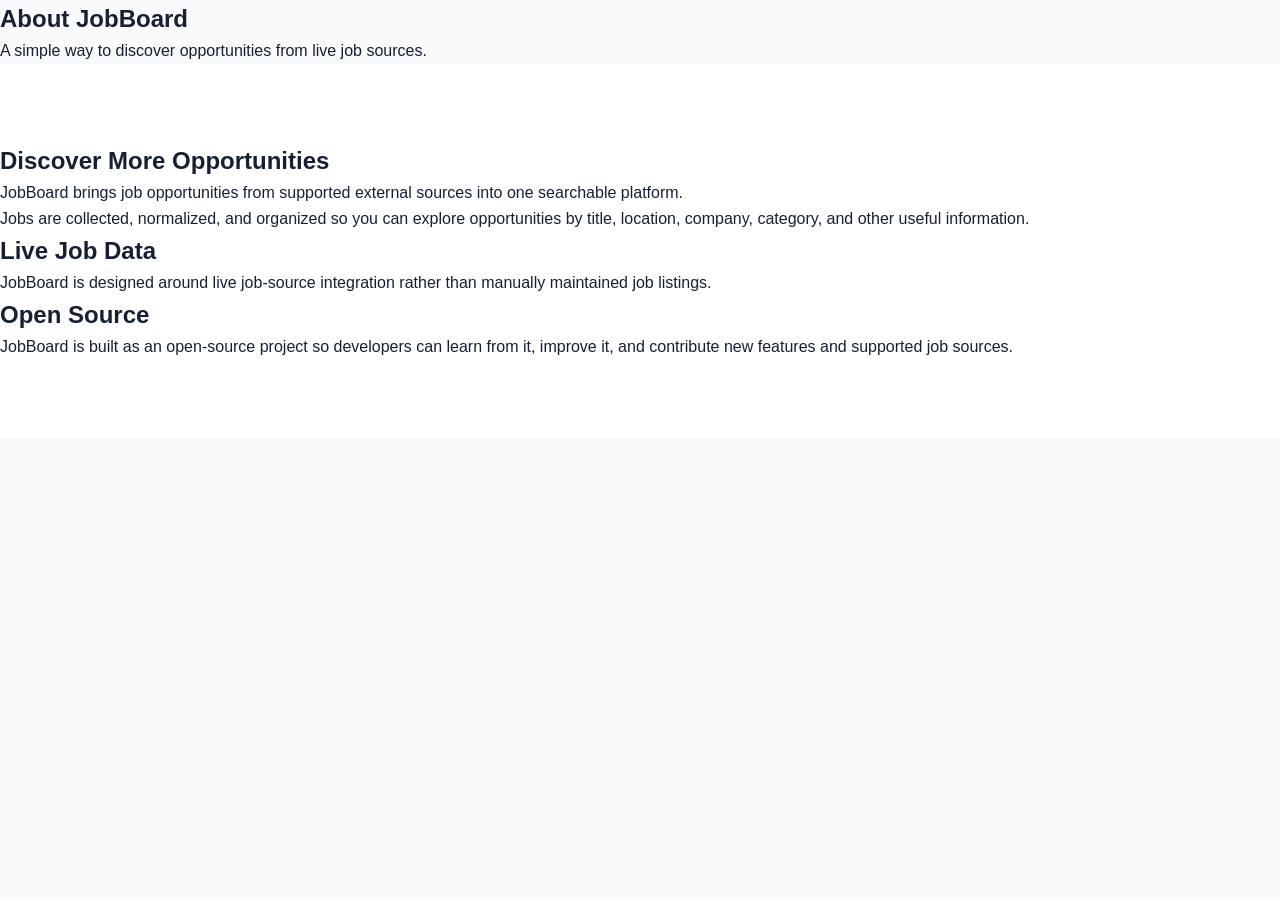
==== frontend/about.html @ c036a5ad "Complete frontend page integration" ====
<!DOCTYPE html>
<html lang="en">
<head>
    <meta charset="UTF-8">
    <meta name="viewport" content="width=device-width, initial-scale=1.0">
    <title>About | JobBoard</title>
    <link rel="stylesheet" href="css/style.css">
    <link rel="stylesheet" href="css/components.css">
    <link rel="stylesheet" href="css/responsive.css">
</head>
<body>

<header id="site-header"></header>

<main class="page-container">

    <section class="page-header">
        <div>
            <h1>About JobBoard</h1>
            <p>A simple way to discover opportunities from live job sources.</p>
        </div>
    </section>

    <section class="content-section">
        <div class="content-card">
            <h2>Discover More Opportunities</h2>
            <p>
                JobBoard brings job opportunities from supported external sources
                into one searchable platform.
            </p>
            <p>
                Jobs are collected, normalized, and organized so you can explore
                opportunities by title, location, company, category, and other
                useful information.
            </p>
        </div>

        <div class="content-card">
            <h2>Live Job Data</h2>
            <p>
                JobBoard is designed around live job-source integration rather
                than manually maintained job listings.
            </p>
        </div>

        <div class="content-card">
            <h2>Open Source</h2>
            <p>
                JobBoard is built as an open-source project so developers can
                learn from it, improve it, and contribute new features and
                supported job sources.
            </p>
        </div>
    </section>

</main>

<footer id="site-footer"></footer>

<script src="js/main.js"></script>

</body>
</html>
---- frontend/css/style.css ----
﻿/* =========================================================
   JOBBOARD — MAIN DESIGN SYSTEM
   ========================================================= */

/* =========================================================
   1. ROOT VARIABLES
   ========================================================= */

:root {
    --primary: #2563eb;
    --primary-dark: #1d4ed8;
    --primary-soft: #eff6ff;

    --text-main: #172033;
    --text-secondary: #64748b;
    --text-light: #94a3b8;

    --background: #f8fafc;
    --surface: #ffffff;
    --surface-soft: #f1f5f9;

    --border: #e2e8f0;
    --border-light: #edf2f7;

    --success: #16a34a;
    --warning: #d97706;
    --danger: #dc2626;

    --shadow-small:
        0 2px 8px rgba(15, 23, 42, 0.04);

    --shadow-medium:
        0 8px 24px rgba(15, 23, 42, 0.07);

    --shadow-large:
        0 18px 45px rgba(15, 23, 42, 0.09);

    --radius-small: 8px;
    --radius-medium: 12px;
    --radius-large: 18px;

    --container-width: 1180px;

    --transition:
        180ms ease;
}


/* =========================================================
   2. RESET
   ========================================================= */

* {
    margin: 0;
    padding: 0;
    box-sizing: border-box;
}

html {
    scroll-behavior: smooth;
}

body {
    min-height: 100vh;

    background: var(--background);
    color: var(--text-main);

    font-family:
        Inter,
        ui-sans-serif,
        -apple-system,
        BlinkMacSystemFont,
        "Segoe UI",
        Roboto,
        Helvetica,
        Arial,
        sans-serif;

    font-size: 16px;
    line-height: 1.6;

    -webkit-font-smoothing: antialiased;
    text-rendering: optimizeLegibility;
}

body.menu-open {
    overflow: hidden;
}

a {
    color: inherit;
    text-decoration: none;
}

button,
input,
select,
textarea {
    font: inherit;
}

button {
    border: 0;
    cursor: pointer;
}

img {
    display: block;
    max-width: 100%;
}

ul,
ol {
    list-style: none;
}


/* =========================================================
   3. GLOBAL CONTAINER
   ========================================================= */

.container {
    width: min(
        calc(100% - 40px),
        var(--container-width)
    );

    margin-inline: auto;
}


/* =========================================================
   4. HEADER
   ========================================================= */

.site-header {
    position: sticky;
    top: 0;
    z-index: 1000;

    background: rgba(255, 255, 255, 0.96);

    border-bottom: 1px solid var(--border);

    backdrop-filter: blur(10px);
}

.header-inner {
    min-height: 76px;

    display: flex;
    align-items: center;
    justify-content: space-between;

    gap: 32px;
}


/* Brand */

.brand {
    display: inline-flex;
    align-items: center;

    gap: 10px;

    flex-shrink: 0;
}

.brand-mark {
    width: 38px;
    height: 38px;

    display: inline-flex;
    align-items: center;
    justify-content: center;

    background: var(--primary);
    color: #ffffff;

    border-radius: 10px;

    font-size: 19px;
    font-weight: 800;
}

.brand-name {
    color: var(--text-main);

    font-size: 21px;
    font-weight: 750;
    letter-spacing: -0.5px;
}


/* Navigation */

.main-navigation {
    display: flex;
    align-items: center;

    gap: 28px;

    margin-left: auto;
}

.nav-link {
    position: relative;

    padding: 27px 0;

    color: var(--text-secondary);

    font-size: 14px;
    font-weight: 600;

    transition:
        color var(--transition);
}

.nav-link:hover {
    color: var(--text-main);
}

.nav-link.active {
    color: var(--primary);
}

.nav-link.active::after {
    content: "";

    position: absolute;

    left: 0;
    right: 0;
    bottom: -1px;

    height: 2px;

    background: var(--primary);
}


/* Header action */

.header-actions {
    display: flex;
    align-items: center;
    gap: 12px;
}

.header-search-button {
    display: inline-flex;
    align-items: center;
    justify-content: center;

    min-height: 40px;

    padding: 0 17px;

    background: var(--primary);
    color: #ffffff;

    border-radius: var(--radius-small);

    font-size: 13px;
    font-weight: 700;

    transition:
        background var(--transition),
        transform var(--transition);
}

.header-search-button:hover {
    background: var(--primary-dark);
    transform: translateY(-1px);
}


/* Mobile menu button */

.mobile-menu-button {
    display: none;

    width: 42px;
    height: 42px;

    align-items: center;
    justify-content: center;
    flex-direction: column;

    gap: 5px;

    background: var(--surface);

    border: 1px solid var(--border);
    border-radius: var(--radius-small);
}

.mobile-menu-button span {
    width: 18px;
    height: 2px;

    background: var(--text-main);

    border-radius: 2px;
}


/* =========================================================
   5. HERO
   ========================================================= */

.hero-section {
    position: relative;

    overflow: hidden;

    background:
        linear-gradient(
            135deg,
            #f8fbff 0%,
            #eef5ff 55%,
            #f8fafc 100%
        );

    border-bottom: 1px solid var(--border);
}

.hero-container {
    min-height: 525px;

    display: flex;
    align-items: center;

    padding-top: 70px;
    padding-bottom: 70px;
}

.hero-content {
    width: 100%;
    max-width: 920px;

    margin-inline: auto;

    text-align: center;
}


/* Hero badge */

.hero-badge {
    display: inline-flex;
    align-items: center;

    gap: 8px;

    margin-bottom: 22px;

    padding: 7px 12px;

    background: rgba(255, 255, 255, 0.8);

    border: 1px solid #dbe7f7;
    border-radius: 999px;

    color: var(--text-secondary);

    font-size: 12px;
    font-weight: 650;
}

.status-dot {
    width: 7px;
    height: 7px;

    background: var(--success);

    border-radius: 50%;
}


/* Hero heading */

.hero-content h1 {
    max-width: 820px;

    margin-inline: auto;

    color: var(--text-main);

    font-size: clamp(42px, 6vw, 70px);

    line-height: 1.05;

    letter-spacing: -3px;

    font-weight: 800;
}

.hero-content h1 span {
    display: inline-block;

    color: var(--primary);
}


/* Hero description */

.hero-description {
    max-width: 660px;

    margin: 22px auto 32px;

    color: var(--text-secondary);

    font-size: 17px;
    line-height: 1.7;
}


/* =========================================================
   6. SEARCH
   ========================================================= */

.hero-search {
    width: 100%;

    display: grid;

    grid-template-columns:
        minmax(0, 1.2fr)
        minmax(0, 1fr)
        auto;

    gap: 8px;

    padding: 8px;

    background: var(--surface);

    border: 1px solid var(--border);

    border-radius: 14px;

    box-shadow: var(--shadow-large);

    text-align: left;
}

.search-field {
    min-width: 0;

    display: flex;
    align-items: center;

    gap: 10px;

    padding: 0 14px;

    background: #ffffff;

    border: 1px solid transparent;

    border-radius: 9px;

    transition:
        border-color var(--transition),
        background var(--transition);
}

.search-field:focus-within {
    border-color: #bfdbfe;
    background: #f8fbff;
}

.search-icon,
.location-icon {
    flex-shrink: 0;

    color: var(--text-light);

    font-size: 21px;
    line-height: 1;
}

.search-field input {
    width: 100%;
    height: 52px;

    border: 0;
    outline: 0;

    background: transparent;

    color: var(--text-main);

    font-size: 14px;
}

.search-field input::placeholder {
    color: var(--text-light);
}


/* =========================================================
   7. BUTTONS
   ========================================================= */

.primary-button {
    min-height: 48px;

    display: inline-flex;
    align-items: center;
    justify-content: center;

    gap: 8px;

    padding: 0 20px;

    background: var(--primary);
    color: #ffffff;

    border-radius: var(--radius-small);

    font-size: 14px;
    font-weight: 700;

    transition:
        background var(--transition),
        transform var(--transition),
        box-shadow var(--transition);
}

.primary-button:hover {
    background: var(--primary-dark);

    transform: translateY(-1px);

    box-shadow:
        0 6px 16px rgba(37, 99, 235, 0.2);
}

.secondary-button {
    min-height: 46px;

    display: inline-flex;
    align-items: center;
    justify-content: center;

    gap: 8px;

    padding: 0 18px;

    background: var(--surface);

    border: 1px solid var(--border);

    border-radius: var(--radius-small);

    color: var(--text-main);

    font-size: 14px;
    font-weight: 700;

    transition:
        border-color var(--transition),
        background var(--transition),
        transform var(--transition);
}

.secondary-button:hover {
    background: var(--surface-soft);
    border-color: #cbd5e1;
    transform: translateY(-1px);
}


/* =========================================================
   8. POPULAR SEARCHES
   ========================================================= */

.popular-searches {
    display: flex;
    align-items: center;
    justify-content: center;

    flex-wrap: wrap;

    gap: 8px;

    margin-top: 18px;

    color: var(--text-light);

    font-size: 12px;
}

.popular-searches a {
    padding: 4px 9px;

    background: rgba(255, 255, 255, 0.75);

    border: 1px solid #dbe7f7;

    border-radius: 999px;

    color: var(--text-secondary);

    font-weight: 600;

    transition:
        color var(--transition),
        border-color var(--transition),
        background var(--transition);
}

.popular-searches a:hover {
    color: var(--primary);
    border-color: #bfdbfe;
    background: #ffffff;
}


/* =========================================================
   9. STATS
   ========================================================= */

.stats-section {
    position: relative;

    margin-top: -1px;

    background: var(--surface);

    border-bottom: 1px solid var(--border);
}

.stats-grid {
    display: grid;

    grid-template-columns: repeat(4, 1fr);

    border-left: 1px solid var(--border);
}

.stat-card {
    min-height: 112px;

    display: flex;
    flex-direction: column;
    justify-content: center;

    padding: 20px 24px;

    border-right: 1px solid var(--border);
}

.stat-value {
    color: var(--text-main);

    font-size: 28px;
    line-height: 1.1;

    font-weight: 800;
    letter-spacing: -0.8px;
}

.stat-label {
    margin-top: 5px;

    color: var(--text-secondary);

    font-size: 13px;
    font-weight: 500;
}


/* =========================================================
   10. CONTENT SECTIONS
   ========================================================= */

.content-section {
    padding: 78px 0;
}

.content-section:nth-of-type(even) {
    background: var(--surface);
}


/* Section heading */

.section-heading {
    display: flex;
    align-items: flex-end;
    justify-content: space-between;

    gap: 30px;

    margin-bottom: 30px;
}

.centered-heading {
    align-items: center;

    text-align: center;
}

.centered-heading > div {
    width: 100%;
}

.section-label {
    display: block;

    margin-bottom: 8px;

    color: var(--primary);

    font-size: 11px;
    font-weight: 800;

    letter-spacing: 1.3px;
}

.section-heading h2 {
    color: var(--text-main);

    font-size: 30px;
    line-height: 1.2;

    font-weight: 780;

    letter-spacing: -1px;
}

.section-heading p {
    margin-top: 7px;

    color: var(--text-secondary);

    font-size: 14px;
}

.section-link {
    display: inline-flex;
    align-items: center;

    gap: 7px;

    flex-shrink: 0;

    color: var(--primary);

    font-size: 13px;
    font-weight: 700;

    transition:
        gap var(--transition),
        color var(--transition);
}

.section-link:hover {
    gap: 10px;
    color: var(--primary-dark);
}


/* =========================================================
   11. JOB GRID
   ========================================================= */

.jobs-grid {
    display: grid;

    grid-template-columns: repeat(3, 1fr);

    gap: 18px;
}


/* =========================================================
   12. JOB LIST
   ========================================================= */

.jobs-list {
    display: flex;
    flex-direction: column;

    gap: 12px;
}


/* =========================================================
   13. CATEGORY GRID
   ========================================================= */

.categories-grid {
    display: grid;

    grid-template-columns: repeat(4, 1fr);

    gap: 12px;
}

.category-card {
    min-height: 100px;

    position: relative;

    display: flex;
    flex-direction: column;

    justify-content: center;

    padding: 20px;

    background: var(--surface);

    border: 1px solid var(--border);

    border-radius: var(--radius-medium);

    transition:
        border-color var(--transition),
        box-shadow var(--transition),
        transform var(--transition);
}

.category-card:hover {
    border-color: #bfdbfe;

    box-shadow: var(--shadow-medium);

    transform: translateY(-2px);
}

.category-icon {
    width: 34px;
    height: 34px;

    display: inline-flex;
    align-items: center;
    justify-content: center;

    margin-bottom: 12px;

    background: var(--primary-soft);

    border-radius: 9px;

    color: var(--primary);

    font-size: 16px;
    font-weight: 800;
}

.category-name {
    padding-right: 20px;

    color: var(--text-main);

    font-size: 14px;
    font-weight: 700;
}

.category-arrow {
    position: absolute;

    top: 20px;
    right: 18px;

    color: var(--text-light);

    font-size: 15px;

    transition:
        color var(--transition),
        transform var(--transition);
}

.category-card:hover .category-arrow {
    color: var(--primary);
    transform: translateX(3px);
}

.categories-action {
    display: flex;
    justify-content: center;

    margin-top: 30px;
}


/* =========================================================
   14. COMPANY GRID
   ========================================================= */

.companies-grid {
    display: grid;

    grid-template-columns: repeat(4, 1fr);

    gap: 16px;
}

.company-placeholder {
    min-height: 150px;

    background:
        linear-gradient(
            90deg,
            #f1f5f9 25%,
            #f8fafc 50%,
            #f1f5f9 75%
        );

    background-size: 200% 100%;

    border: 1px solid var(--border-light);

    border-radius: var(--radius-medium);
}


/* =========================================================
   15. CTA
   ========================================================= */

.cta-section {
    padding: 35px 0 80px;

    background: var(--surface);
}

.cta-card {
    min-height: 230px;

    display: flex;
    align-items: center;
    justify-content: space-between;

    gap: 40px;

    padding: 42px 48px;

    background:
        linear-gradient(
            135deg,
            #f1f6ff,
            #f8fafc
        );

    border: 1px solid #dbe7f7;

    border-radius: var(--radius-large);
}

.cta-content {
    max-width: 680px;
}

.cta-content h2 {
    color: var(--text-main);

    font-size: 31px;
    line-height: 1.2;

    font-weight: 780;

    letter-spacing: -1px;
}

.cta-content p {
    max-width: 600px;

    margin-top: 10px;

    color: var(--text-secondary);

    font-size: 14px;
}


/* =========================================================
   16. FOOTER
   ========================================================= */

.site-footer {
    background: #111827;

    color: #ffffff;
}

.footer-main {
    display: grid;

    grid-template-columns:
        minmax(260px, 1.8fr)
        repeat(3, 1fr);

    gap: 50px;

    padding: 58px 0;
}

.footer-brand .brand-name {
    color: #ffffff;
}

.footer-brand .brand-mark {
    background: var(--primary);
}

.footer-brand p {
    max-width: 330px;

    margin-top: 16px;

    color: #9ca3af;

    font-size: 13px;
    line-height: 1.7;
}

.footer-column {
    display: flex;
    flex-direction: column;

    align-items: flex-start;

    gap: 10px;
}

.footer-column h3 {
    margin-bottom: 6px;

    color: #ffffff;

    font-size: 13px;
    font-weight: 700;
}

.footer-column a {
    color: #9ca3af;

    font-size: 13px;

    transition:
        color var(--transition);
}

.footer-column a:hover {
    color: #ffffff;
}

.footer-bottom {
    min-height: 68px;

    display: flex;
    align-items: center;
    justify-content: space-between;

    gap: 20px;

    border-top: 1px solid rgba(255, 255, 255, 0.08);

    color: #6b7280;

    font-size: 11px;
}


/* =========================================================
   17. LOADING STATES
   ========================================================= */

.loading-card {
    min-height: 220px;

    padding: 22px;

    background: var(--surface);

    border: 1px solid var(--border);

    border-radius: var(--radius-medium);
}

.loading-line {
    height: 12px;

    margin-bottom: 14px;

    background: #e9eef5;

    border-radius: 5px;
}

.loading-line.short {
    width: 55%;
}

.loading-list-item {
    height: 110px;

    background: var(--surface);

    border: 1px solid var(--border);

    border-radius: var(--radius-medium);
}

.loading-card,
.loading-list-item,
.company-placeholder {
    animation: loadingPulse 1.5s ease-in-out infinite;
}

@keyframes loadingPulse {
    0%,
    100% {
        opacity: 1;
    }

    50% {
        opacity: 0.55;
    }
}


/* =========================================================
   18. FOCUS ACCESSIBILITY
   ========================================================= */

a:focus-visible,
button:focus-visible,
input:focus-visible,
select:focus-visible,
textarea:focus-visible {
    outline: 3px solid rgba(37, 99, 235, 0.22);
    outline-offset: 2px;
}


/* =========================================================
   19. SELECTION
   ========================================================= */

::selection {
    background: #dbeafe;
    color: #1e3a8a;
}


/* =========================================================
   20. SCROLLBAR
   ========================================================= */

::-webkit-scrollbar {
    width: 9px;
}

::-webkit-scrollbar-track {
    background: #f1f5f9;
}

::-webkit-scrollbar-thumb {
    background: #cbd5e1;
    border-radius: 10px;
}

::-webkit-scrollbar-thumb:hover {
    background: #94a3b8;
}
---- frontend/css/components.css ----
﻿/* =========================================================
   JOBBOARD — REUSABLE COMPONENTS
   ========================================================= */


/* =========================================================
   1. JOB CARD
   ========================================================= */

.job-card {
    position: relative;

    display: flex;
    flex-direction: column;

    min-height: 255px;

    padding: 22px;

    background: var(--surface);

    border: 1px solid var(--border);

    border-radius: var(--radius-medium);

    box-shadow: var(--shadow-small);

    transition:
        transform var(--transition),
        border-color var(--transition),
        box-shadow var(--transition);
}

.job-card:hover {
    transform: translateY(-3px);

    border-color: #cbdcf5;

    box-shadow: var(--shadow-medium);
}


/* Job card top */

.job-card-top {
    display: flex;
    align-items: flex-start;
    justify-content: space-between;

    gap: 14px;

    margin-bottom: 17px;
}

.job-company-logo {
    width: 46px;
    height: 46px;

    display: flex;
    align-items: center;
    justify-content: center;

    flex-shrink: 0;

    background: var(--primary-soft);

    border: 1px solid #dbeafe;

    border-radius: 10px;

    color: var(--primary);

    font-size: 17px;
    font-weight: 800;
}

.job-company-logo img {
    width: 100%;
    height: 100%;

    object-fit: contain;

    border-radius: 9px;
}


/* Bookmark */

.bookmark-button {
    width: 34px;
    height: 34px;

    display: inline-flex;
    align-items: center;
    justify-content: center;

    flex-shrink: 0;

    background: transparent;

    border: 1px solid transparent;

    border-radius: 8px;

    color: var(--text-light);

    font-size: 17px;

    transition:
        background var(--transition),
        border-color var(--transition),
        color var(--transition);
}

.bookmark-button:hover {
    background: var(--surface-soft);

    border-color: var(--border);

    color: var(--primary);
}


/* Job title */

.job-card-title {
    margin-bottom: 5px;

    color: var(--text-main);

    font-size: 17px;

    line-height: 1.35;

    font-weight: 750;

    letter-spacing: -0.2px;
}

.job-card-title a {
    transition:
        color var(--transition);
}

.job-card-title a:hover {
    color: var(--primary);
}


/* Company */

.job-card-company {
    color: var(--text-secondary);

    font-size: 13px;
    font-weight: 600;
}


/* Job metadata */

.job-card-meta {
    display: flex;
    flex-wrap: wrap;

    gap: 7px 14px;

    margin-top: 14px;

    color: var(--text-secondary);

    font-size: 12px;
}

.job-meta-item {
    display: inline-flex;
    align-items: center;

    gap: 5px;
}

.job-meta-icon {
    color: var(--text-light);

    font-size: 13px;
}


/* Job description */

.job-card-description {
    display: -webkit-box;

    overflow: hidden;

    margin-top: 14px;

    color: var(--text-secondary);

    font-size: 12px;

    line-height: 1.65;

    -webkit-line-clamp: 2;
    -webkit-box-orient: vertical;
}


/* Job tags */

.job-card-tags {
    display: flex;
    flex-wrap: wrap;

    gap: 6px;

    margin-top: auto;

    padding-top: 17px;
}


/* =========================================================
   2. TAGS
   ========================================================= */

.tag {
    display: inline-flex;
    align-items: center;

    min-height: 25px;

    padding: 3px 8px;

    background: var(--surface-soft);

    border: 1px solid var(--border);

    border-radius: 6px;

    color: var(--text-secondary);

    font-size: 10px;

    font-weight: 650;

    white-space: nowrap;
}

.tag-primary {
    background: var(--primary-soft);

    border-color: #dbeafe;

    color: var(--primary);
}

.tag-success {
    background: #f0fdf4;

    border-color: #dcfce7;

    color: var(--success);
}

.tag-warning {
    background: #fffbeb;

    border-color: #fef3c7;

    color: var(--warning);
}


/* =========================================================
   3. JOB TYPE BADGES
   ========================================================= */

.job-type-badge {
    display: inline-flex;
    align-items: center;

    min-height: 25px;

    padding: 3px 8px;

    border-radius: 6px;

    font-size: 10px;

    font-weight: 750;
}

.job-type-full-time {
    background: #eff6ff;
    color: #2563eb;
}

.job-type-part-time {
    background: #f5f3ff;
    color: #7c3aed;
}

.job-type-contract {
    background: #fff7ed;
    color: #ea580c;
}

.job-type-internship {
    background: #f0fdf4;
    color: #16a34a;
}

.job-type-temporary {
    background: #fefce8;
    color: #ca8a04;
}


/* =========================================================
   4. WORK MODE BADGES
   ========================================================= */

.work-mode {
    display: inline-flex;
    align-items: center;

    gap: 5px;

    color: var(--text-secondary);

    font-size: 11px;

    font-weight: 600;
}

.work-mode-dot {
    width: 6px;
    height: 6px;

    border-radius: 50%;

    background: var(--text-light);
}

.work-mode.remote .work-mode-dot {
    background: var(--success);
}

.work-mode.hybrid .work-mode-dot {
    background: var(--warning);
}


/* =========================================================
   5. JOB LIST CARD
   ========================================================= */

.job-list-card {
    display: grid;

    grid-template-columns: auto minmax(0, 1fr) auto;

    align-items: center;

    gap: 18px;

    padding: 18px 20px;

    background: var(--surface);

    border: 1px solid var(--border);

    border-radius: var(--radius-medium);

    transition:
        transform var(--transition),
        border-color var(--transition),
        box-shadow var(--transition);
}

.job-list-card:hover {
    transform: translateY(-1px);

    border-color: #cbdcf5;

    box-shadow: var(--shadow-small);
}

.job-list-content {
    min-width: 0;
}

.job-list-title {
    overflow: hidden;

    color: var(--text-main);

    font-size: 15px;

    font-weight: 750;

    text-overflow: ellipsis;

    white-space: nowrap;
}

.job-list-company {
    margin-top: 3px;

    color: var(--text-secondary);

    font-size: 12px;
}

.job-list-meta {
    display: flex;
    flex-wrap: wrap;

    gap: 8px 15px;

    margin-top: 8px;

    color: var(--text-secondary);

    font-size: 11px;
}

.job-list-right {
    display: flex;
    align-items: flex-end;

    flex-direction: column;

    gap: 8px;

    flex-shrink: 0;
}

.job-posted-time {
    color: var(--text-light);

    font-size: 10px;

    white-space: nowrap;
}


/* =========================================================
   6. COMPANY CARD
   ========================================================= */

.company-card {
    display: flex;
    flex-direction: column;

    min-height: 180px;

    padding: 20px;

    background: var(--surface);

    border: 1px solid var(--border);

    border-radius: var(--radius-medium);

    transition:
        transform var(--transition),
        border-color var(--transition),
        box-shadow var(--transition);
}

.company-card:hover {
    transform: translateY(-3px);

    border-color: #cbdcf5;

    box-shadow: var(--shadow-medium);
}

.company-card-header {
    display: flex;
    align-items: center;

    gap: 13px;
}

.company-logo {
    width: 48px;
    height: 48px;

    display: flex;
    align-items: center;
    justify-content: center;

    flex-shrink: 0;

    background: var(--surface-soft);

    border: 1px solid var(--border);

    border-radius: 10px;

    color: var(--primary);

    font-size: 16px;
    font-weight: 800;
}

.company-logo img {
    width: 100%;
    height: 100%;

    object-fit: contain;

    border-radius: 9px;
}

.company-name {
    color: var(--text-main);

    font-size: 14px;

    font-weight: 750;
}

.company-industry {
    margin-top: 2px;

    color: var(--text-secondary);

    font-size: 11px;
}

.company-card-description {
    display: -webkit-box;

    overflow: hidden;

    margin-top: 16px;

    color: var(--text-secondary);

    font-size: 12px;

    line-height: 1.6;

    -webkit-line-clamp: 2;
    -webkit-box-orient: vertical;
}

.company-card-footer {
    display: flex;
    align-items: center;
    justify-content: space-between;

    gap: 10px;

    margin-top: auto;

    padding-top: 16px;
}

.company-job-count {
    color: var(--text-secondary);

    font-size: 11px;

    font-weight: 650;
}

.company-view-link {
    color: var(--primary);

    font-size: 11px;

    font-weight: 750;
}


/* =========================================================
   7. CATEGORY CARD EXTENSION
   ========================================================= */

.category-count {
    margin-top: 4px;

    color: var(--text-light);

    font-size: 10px;
}


/* =========================================================
   8. TREND INDICATOR
   ========================================================= */

.trend-indicator {
    display: inline-flex;
    align-items: center;

    gap: 5px;

    color: var(--success);

    font-size: 10px;

    font-weight: 750;
}

.trend-arrow {
    font-size: 12px;
}

.trend-indicator.down {
    color: var(--danger);
}

.trend-indicator.stable {
    color: var(--text-secondary);
}


/* =========================================================
   9. SALARY
   ========================================================= */

.salary {
    color: var(--text-main);

    font-size: 12px;

    font-weight: 700;
}

.salary-muted {
    color: var(--text-light);

    font-size: 11px;

    font-weight: 500;
}


/* =========================================================
   10. SOURCE BADGE
   ========================================================= */

.source-badge {
    display: inline-flex;
    align-items: center;

    min-height: 22px;

    padding: 3px 7px;

    background: var(--surface-soft);

    border: 1px solid var(--border);

    border-radius: 5px;

    color: var(--text-light);

    font-size: 9px;

    font-weight: 650;
}


/* =========================================================
   11. EMPTY STATE
   ========================================================= */

.empty-state {
    width: 100%;

    padding: 55px 25px;

    text-align: center;

    background: var(--surface);

    border: 1px dashed var(--border);

    border-radius: var(--radius-medium);
}

.empty-state-icon {
    width: 52px;
    height: 52px;

    display: flex;
    align-items: center;
    justify-content: center;

    margin: 0 auto 15px;

    background: var(--primary-soft);

    border-radius: 50%;

    color: var(--primary);

    font-size: 20px;
}

.empty-state h3 {
    color: var(--text-main);

    font-size: 17px;

    font-weight: 750;
}

.empty-state p {
    max-width: 430px;

    margin: 7px auto 0;

    color: var(--text-secondary);

    font-size: 13px;
}


/* =========================================================
   12. ERROR STATE
   ========================================================= */

.error-state {
    padding: 25px;

    background: #fff7f7;

    border: 1px solid #fee2e2;

    border-radius: var(--radius-medium);

    text-align: center;
}

.error-state h3 {
    color: var(--danger);

    font-size: 15px;

    font-weight: 750;
}

.error-state p {
    margin-top: 5px;

    color: var(--text-secondary);

    font-size: 12px;
}


/* =========================================================
   13. PAGINATION
   ========================================================= */

.pagination {
    display: flex;
    align-items: center;
    justify-content: center;

    flex-wrap: wrap;

    gap: 6px;

    margin-top: 35px;
}

.pagination-button {
    min-width: 38px;
    height: 38px;

    display: inline-flex;
    align-items: center;
    justify-content: center;

    padding: 0 10px;

    background: var(--surface);

    border: 1px solid var(--border);

    border-radius: 8px;

    color: var(--text-secondary);

    font-size: 12px;

    font-weight: 650;

    transition:
        background var(--transition),
        color var(--transition),
        border-color var(--transition);
}

.pagination-button:hover {
    color: var(--primary);

    border-color: #bfdbfe;
}

.pagination-button.active {
    background: var(--primary);

    border-color: var(--primary);

    color: #ffffff;
}


/* =========================================================
   14. FILTER CHIP
   ========================================================= */

.filter-chip {
    display: inline-flex;
    align-items: center;

    gap: 6px;

    min-height: 32px;

    padding: 5px 10px;

    background: var(--surface);

    border: 1px solid var(--border);

    border-radius: 7px;

    color: var(--text-secondary);

    font-size: 11px;

    font-weight: 600;

    transition:
        background var(--transition),
        border-color var(--transition),
        color var(--transition);
}

.filter-chip:hover {
    border-color: #bfdbfe;
}

.filter-chip.active {
    background: var(--primary-soft);

    border-color: #bfdbfe;

    color: var(--primary);
}

.filter-chip-remove {
    color: var(--text-light);

    font-size: 13px;
}


/* =========================================================
   15. FORM ELEMENTS
   ========================================================= */

.form-group {
    display: flex;
    flex-direction: column;

    gap: 7px;
}

.form-label {
    color: var(--text-main);

    font-size: 12px;

    font-weight: 700;
}

.form-input,
.form-select,
.form-textarea {
    width: 100%;

    background: var(--surface);

    border: 1px solid var(--border);

    border-radius: 8px;

    color: var(--text-main);

    font-size: 13px;

    outline: none;

    transition:
        border-color var(--transition),
        box-shadow var(--transition);
}

.form-input,
.form-select {
    height: 44px;

    padding: 0 12px;
}

.form-textarea {
    min-height: 110px;

    padding: 12px;

    resize: vertical;
}

.form-input:focus,
.form-select:focus,
.form-textarea:focus {
    border-color: #93c5fd;

    box-shadow:
        0 0 0 3px rgba(37, 99, 235, 0.08);
}

.form-input::placeholder,
.form-textarea::placeholder {
    color: var(--text-light);
}


/* =========================================================
   16. INFO ITEM
   ========================================================= */

.info-item {
    display: flex;
    align-items: flex-start;

    gap: 10px;
}

.info-item-icon {
    width: 30px;
    height: 30px;

    display: inline-flex;
    align-items: center;
    justify-content: center;

    flex-shrink: 0;

    background: var(--primary-soft);

    border-radius: 7px;

    color: var(--primary);

    font-size: 12px;
}

.info-item-content {
    min-width: 0;
}

.info-item-label {
    color: var(--text-light);

    font-size: 10px;

    font-weight: 600;
}

.info-item-value {
    margin-top: 1px;

    color: var(--text-main);

    font-size: 12px;

    font-weight: 650;
}


/* =========================================================
   17. JOB DETAIL COMPONENTS
   ========================================================= */

.job-detail-header {
    padding: 35px;

    background: var(--surface);

    border: 1px solid var(--border);

    border-radius: var(--radius-large);

    box-shadow: var(--shadow-small);
}

.job-detail-title {
    margin-top: 15px;

    color: var(--text-main);

    font-size: clamp(28px, 4vw, 42px);

    line-height: 1.15;

    letter-spacing: -1.3px;

    font-weight: 800;
}

.job-detail-company {
    margin-top: 8px;

    color: var(--text-secondary);

    font-size: 15px;

    font-weight: 600;
}

.job-detail-meta {
    display: flex;
    flex-wrap: wrap;

    gap: 10px 20px;

    margin-top: 18px;
}

.job-detail-actions {
    display: flex;
    flex-wrap: wrap;

    gap: 10px;

    margin-top: 25px;
}

.job-detail-body {
    margin-top: 22px;

    padding: 30px;

    background: var(--surface);

    border: 1px solid var(--border);

    border-radius: var(--radius-large);
}

.job-detail-body h2 {
    margin-bottom: 13px;

    color: var(--text-main);

    font-size: 20px;

    font-weight: 750;
}

.job-detail-body h2:not(:first-child) {
    margin-top: 35px;
}

.job-detail-body p {
    color: var(--text-secondary);

    font-size: 14px;

    line-height: 1.8;
}

.job-detail-body ul {
    padding-left: 20px;

    list-style: disc;
}

.job-detail-body li {
    margin-bottom: 7px;

    color: var(--text-secondary);

    font-size: 14px;
}


/* =========================================================
   18. RESPONSIVE JOB COMPONENTS
   ========================================================= */

@media (max-width: 760px) {

    .job-card {
        min-height: auto;

        padding: 18px;
    }

    .job-list-card {
        grid-template-columns: auto minmax(0, 1fr);

        gap: 13px;
    }

    .job-list-right {
        grid-column: 2;

        align-items: flex-start;

        flex-direction: row;
    }

    .job-detail-header {
        padding: 24px;
    }

    .job-detail-body {
        padding: 22px;
    }

    .company-card {
        min-height: 160px;
    }
}


/* =========================================================
   19. REDUCED MOTION
   ========================================================= */

@media (prefers-reduced-motion: reduce) {

    *,
    *::before,
    *::after {
        scroll-behavior: auto !important;

        transition-duration: 0.01ms !important;

        animation-duration: 0.01ms !important;

        animation-iteration-count: 1 !important;
    }
}
---- frontend/css/responsive.css ----
﻿/* =========================================================
   JOBBOARD — RESPONSIVE DESIGN
   ========================================================= */


/* =========================================================
   LARGE TABLET / SMALL DESKTOP
   ========================================================= */

@media (max-width: 1100px) {

    .container {
        width: min(
            calc(100% - 32px),
            var(--container-width)
        );
    }

    .header-inner {
        gap: 20px;
    }

    .main-navigation {
        gap: 20px;
    }

    .jobs-grid {
        grid-template-columns: repeat(2, 1fr);
    }

    .categories-grid {
        grid-template-columns: repeat(3, 1fr);
    }

    .companies-grid {
        grid-template-columns: repeat(3, 1fr);
    }

    .hero-container {
        min-height: 500px;
    }
}


/* =========================================================
   TABLET
   ========================================================= */

@media (max-width: 900px) {

    .header-inner {
        min-height: 68px;
    }

    .main-navigation {
        gap: 16px;
    }

    .nav-link {
        padding: 23px 0;

        font-size: 13px;
    }

    .header-search-button {
        padding-inline: 13px;
    }


    /* Hero */

    .hero-container {
        min-height: 480px;

        padding-top: 60px;
        padding-bottom: 60px;
    }

    .hero-content h1 {
        font-size: clamp(
            40px,
            7vw,
            58px
        );

        letter-spacing: -2.4px;
    }

    .hero-description {
        font-size: 16px;
    }


    /* Search */

    .hero-search {
        grid-template-columns:
            1fr 1fr;

        padding: 7px;
    }

    .hero-search .hero-search-button {
        grid-column: 1 / -1;

        width: 100%;
    }


    /* Stats */

    .stats-grid {
        grid-template-columns: repeat(2, 1fr);
    }

    .stat-card {
        min-height: 95px;
    }


    /* Sections */

    .content-section {
        padding: 62px 0;
    }

    .section-heading h2 {
        font-size: 27px;
    }


    /* CTA */

    .cta-card {
        padding: 35px;
    }

    .cta-content h2 {
        font-size: 27px;
    }


    /* Footer */

    .footer-main {
        grid-template-columns:
            1.5fr
            repeat(3, 1fr);

        gap: 28px;
    }
}


/* =========================================================
   MOBILE NAVIGATION
   ========================================================= */

@media (max-width: 760px) {

    .container {
        width: min(
            calc(100% - 28px),
            var(--container-width)
        );
    }


    /* Header */

    .site-header {
        position: sticky;
    }

    .header-inner {
        min-height: 64px;

        gap: 12px;
    }

    .brand-mark {
        width: 34px;
        height: 34px;

        border-radius: 9px;

        font-size: 17px;
    }

    .brand-name {
        font-size: 19px;
    }

    .main-navigation {
        position: absolute;

        top: 100%;
        left: 0;
        right: 0;

        display: none;

        flex-direction: column;

        align-items: stretch;

        gap: 0;

        margin: 0;

        padding: 8px 14px 14px;

        background: #ffffff;

        border-bottom: 1px solid var(--border);

        box-shadow: var(--shadow-medium);
    }

    .site-header.menu-active .main-navigation {
        display: flex;
    }

    .nav-link {
        padding: 13px 10px;

        border-radius: 7px;

        font-size: 14px;
    }

    .nav-link:hover {
        background: var(--surface-soft);
    }

    .nav-link.active {
        background: var(--primary-soft);
    }

    .nav-link.active::after {
        display: none;
    }

    .header-search-button {
        display: none;
    }

    .mobile-menu-button {
        display: inline-flex;
    }


    /* Hero */

    .hero-container {
        min-height: auto;

        padding-top: 55px;
        padding-bottom: 55px;
    }

    .hero-badge {
        max-width: 100%;

        font-size: 10px;
    }

    .hero-content h1 {
        font-size: clamp(
            38px,
            11vw,
            52px
        );

        line-height: 1.06;

        letter-spacing: -2px;
    }

    .hero-description {
        margin-top: 18px;
        margin-bottom: 25px;

        font-size: 14px;

        line-height: 1.65;
    }


    /* Search */

    .hero-search {
        display: flex;

        flex-direction: column;

        gap: 7px;

        padding: 7px;
    }

    .search-field {
        min-height: 50px;
    }

    .search-field input {
        height: 46px;

        font-size: 13px;
    }

    .hero-search .hero-search-button {
        min-height: 48px;
    }

    .popular-searches {
        justify-content: flex-start;

        gap: 6px;

        margin-top: 14px;

        text-align: left;
    }


    /* Stats */

    .stats-grid {
        grid-template-columns: repeat(2, 1fr);

        border-left: 0;
    }

    .stat-card {
        min-height: 88px;

        padding: 17px;

        border-bottom: 1px solid var(--border);
    }

    .stat-value {
        font-size: 23px;
    }

    .stat-label {
        font-size: 11px;
    }


    /* Sections */

    .content-section {
        padding: 52px 0;
    }

    .section-heading {
        align-items: flex-start;

        flex-direction: column;

        gap: 13px;

        margin-bottom: 22px;
    }

    .section-heading h2 {
        font-size: 25px;

        letter-spacing: -0.7px;
    }

    .section-heading p {
        font-size: 13px;
    }

    .section-link {
        font-size: 12px;
    }


    /* Jobs */

    .jobs-grid {
        grid-template-columns: 1fr;

        gap: 12px;
    }

    .jobs-list {
        gap: 10px;
    }


    /* Categories */

    .categories-grid {
        grid-template-columns: repeat(2, 1fr);

        gap: 9px;
    }

    .category-card {
        min-height: 95px;

        padding: 16px;
    }

    .category-icon {
        width: 31px;
        height: 31px;

        margin-bottom: 9px;

        font-size: 14px;
    }

    .category-name {
        font-size: 12px;
    }

    .category-arrow {
        top: 16px;
        right: 14px;
    }


    /* Companies */

    .companies-grid {
        grid-template-columns: repeat(2, 1fr);

        gap: 10px;
    }


    /* CTA */

    .cta-section {
        padding: 25px 0 55px;
    }

    .cta-card {
        min-height: auto;

        flex-direction: column;

        align-items: flex-start;

        gap: 24px;

        padding: 28px 23px;
    }

    .cta-content h2 {
        font-size: 25px;
    }

    .cta-content p {
        font-size: 13px;
    }


    /* Footer */

    .footer-main {
        grid-template-columns: repeat(2, 1fr);

        gap: 35px 25px;

        padding: 45px 0;
    }

    .footer-brand {
        grid-column: 1 / -1;
    }

    .footer-bottom {
        min-height: auto;

        flex-direction: column;

        align-items: flex-start;

        gap: 7px;

        padding: 18px 0;
    }
}


/* =========================================================
   SMALL MOBILE
   ========================================================= */

@media (max-width: 480px) {

    .container {
        width: calc(100% - 22px);
    }


    /* Brand */

    .brand-name {
        font-size: 18px;
    }


    /* Hero */

    .hero-container {
        padding-top: 42px;
        padding-bottom: 45px;
    }

    .hero-badge {
        padding: 6px 10px;

        font-size: 9px;
    }

    .hero-content h1 {
        font-size: 37px;

        letter-spacing: -1.7px;
    }

    .hero-description {
        font-size: 13px;
    }


    /* Popular */

    .popular-searches {
        font-size: 10px;
    }

    .popular-searches a {
        padding: 4px 7px;

        font-size: 9px;
    }


    /* Stats */

    .stat-card {
        min-height: 82px;

        padding: 14px;
    }

    .stat-value {
        font-size: 21px;
    }

    .stat-label {
        font-size: 10px;
    }


    /* Sections */

    .content-section {
        padding: 45px 0;
    }

    .section-heading h2 {
        font-size: 23px;
    }


    /* Categories */

    .categories-grid {
        grid-template-columns: 1fr;
    }

    .category-card {
        min-height: 78px;

        display: grid;

        grid-template-columns: auto 1fr auto;

        align-items: center;

        column-gap: 11px;

        padding: 13px;
    }

    .category-icon {
        margin-bottom: 0;
    }

    .category-name {
        padding-right: 0;
    }

    .category-arrow {
        position: static;
    }


    /* Companies */

    .companies-grid {
        grid-template-columns: 1fr;
    }


    /* CTA */

    .cta-card {
        padding: 24px 20px;
    }

    .cta-content h2 {
        font-size: 22px;
    }


    /* Footer */

    .footer-main {
        grid-template-columns: 1fr;

        gap: 27px;
    }

    .footer-brand {
        grid-column: auto;
    }
}


/* =========================================================
   VERY SMALL DEVICES
   ========================================================= */

@media (max-width: 350px) {

    .hero-content h1 {
        font-size: 33px;
    }

    .brand-name {
        font-size: 17px;
    }

    .stats-grid {
        grid-template-columns: 1fr;
    }

    .stat-card {
        min-height: 72px;

        border-right: 0;
    }
}
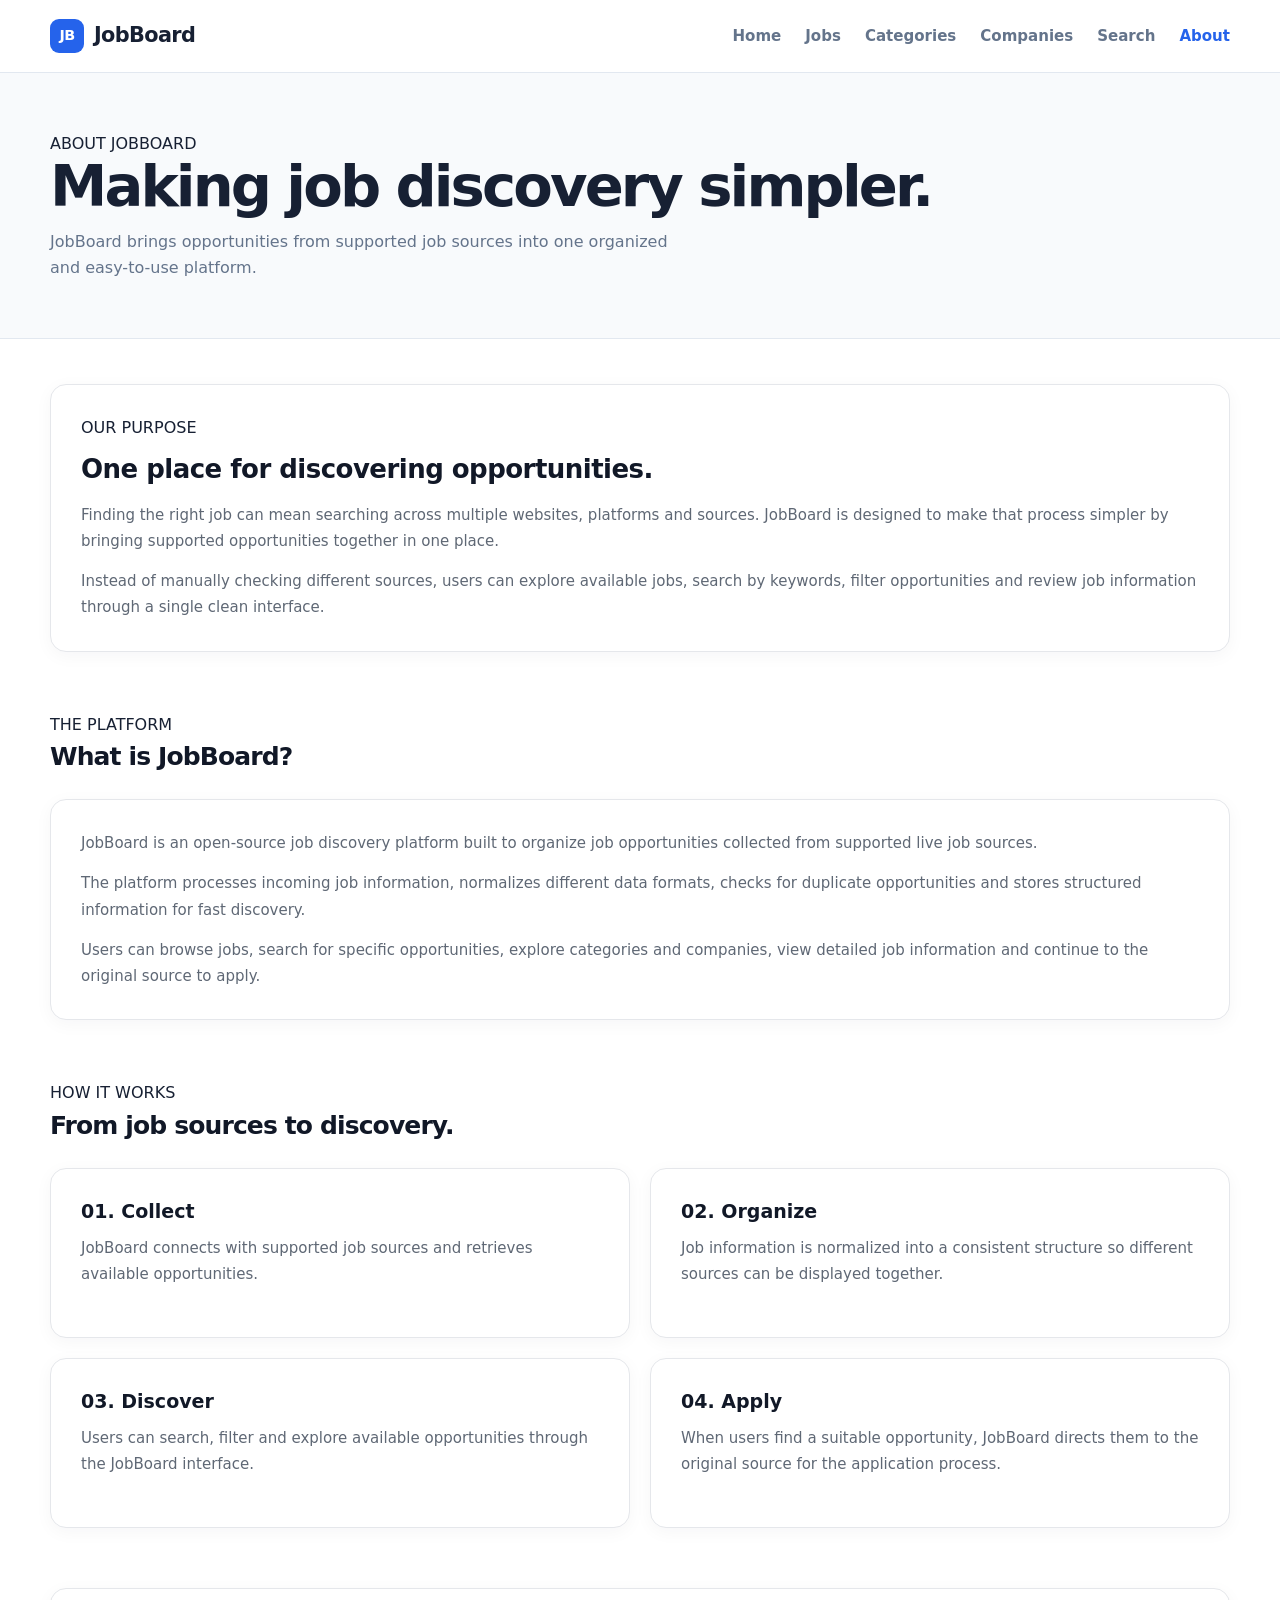
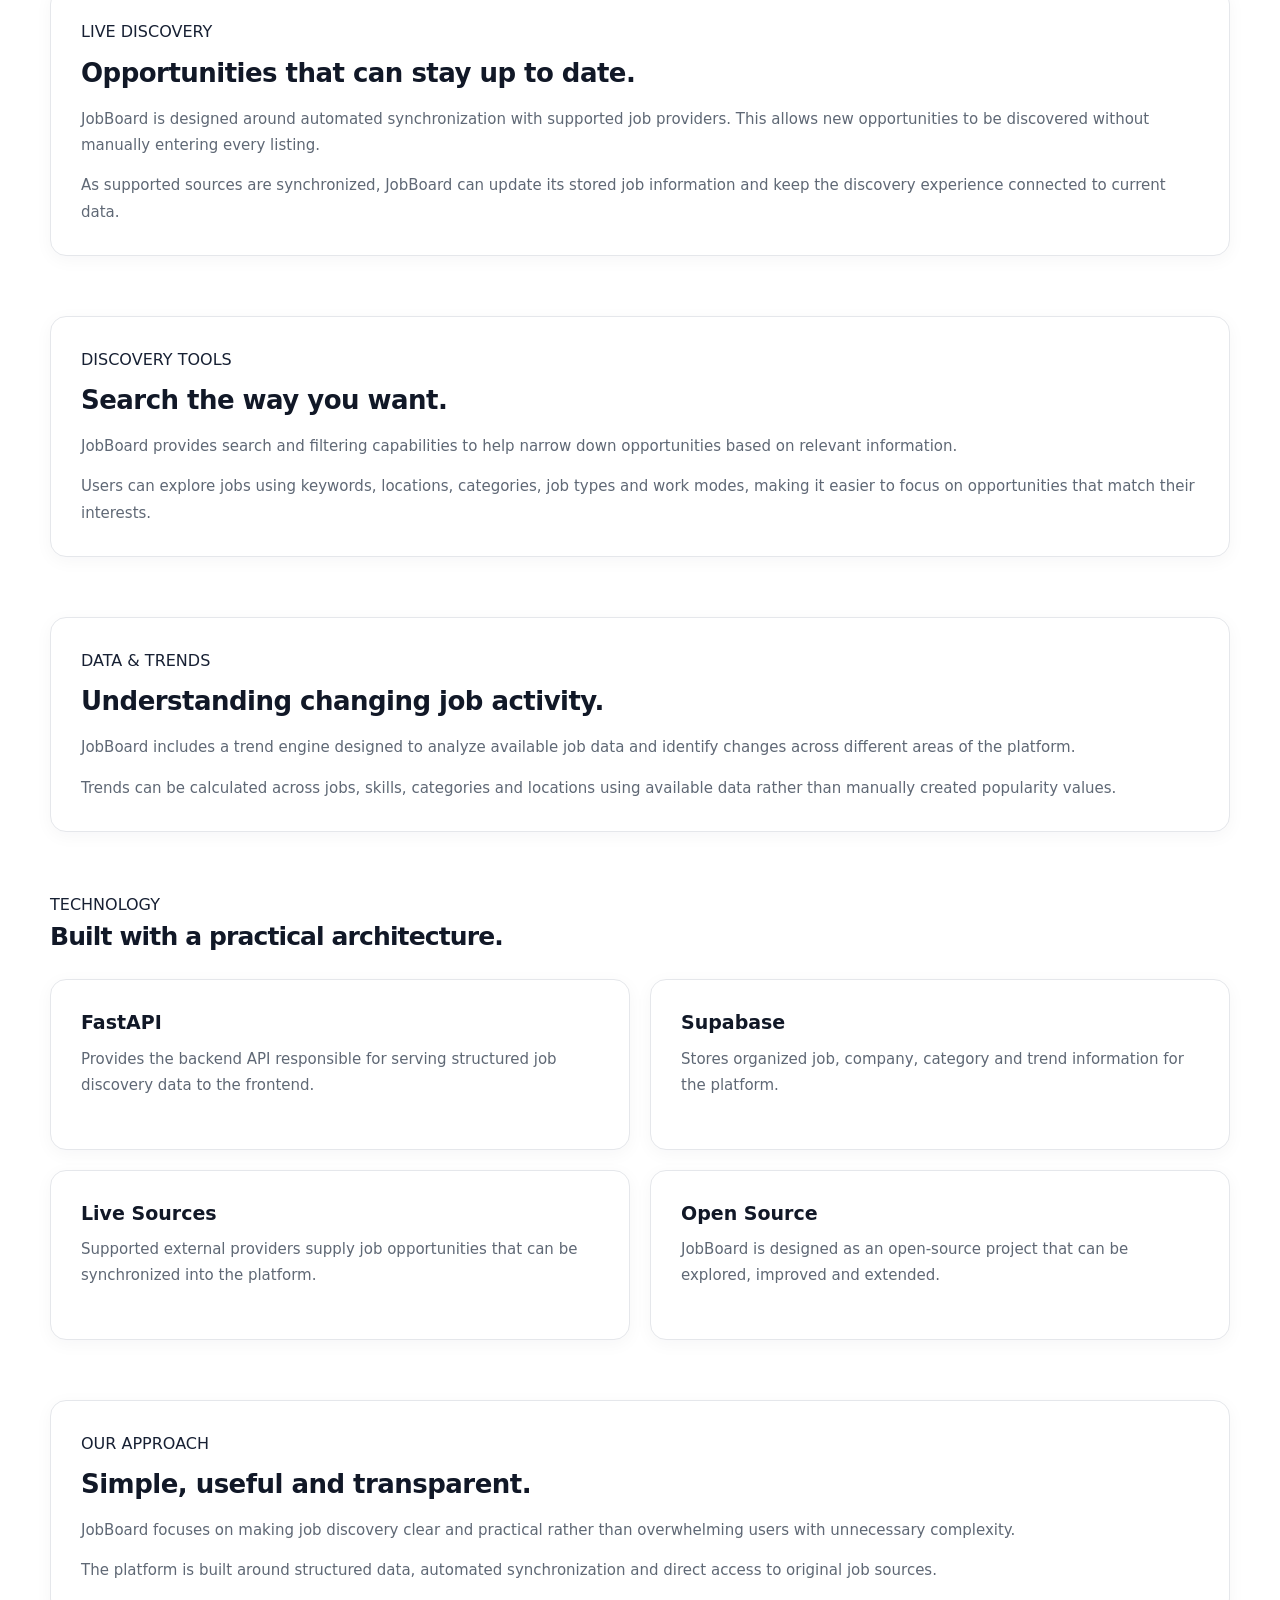
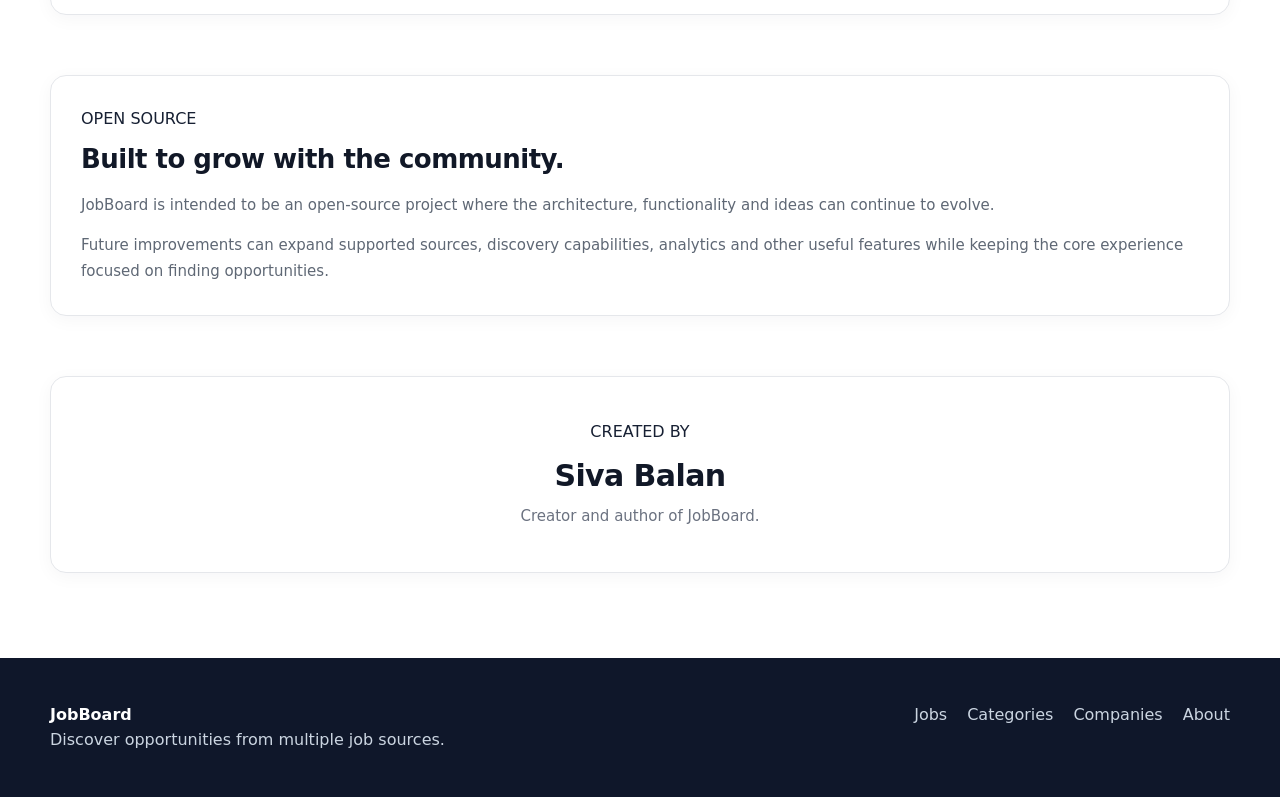
==== commit 2e88b355: "Update JobBoard frontend and UI" ====
--- a/frontend/about.html
+++ b/frontend/about.html
@@ -1,63 +1,540 @@
-<!DOCTYPE html>
-<html lang="en">
-<head>
-    <meta charset="UTF-8">
-    <meta name="viewport" content="width=device-width, initial-scale=1.0">
-    <title>About | JobBoard</title>
-    <link rel="stylesheet" href="css/style.css">
-    <link rel="stylesheet" href="css/components.css">
-    <link rel="stylesheet" href="css/responsive.css">
+﻿<!DOCTYPE html>
+
+<html lang="en"> <head>
+
+<meta charset="UTF-8">
+
+<meta
+    name="viewport"
+    content="width=device-width, initial-scale=1.0"
+>
+
+<meta
+    name="description"
+    content="Learn about JobBoard, an open-source platform for discovering live job opportunities."
+>
+
+<title>About | JobBoard</title>
+
+<link rel="stylesheet" href="css/style.css">
+<link rel="stylesheet" href="css/components.css">
+<link rel="stylesheet" href="css/responsive.css">
+
 </head>
+
 <body>
 
 <header id="site-header"></header>
 
+
 <main class="page-container">
 
+
+    <!-- PAGE INTRO -->
+
     <section class="page-header">
-        <div>
-            <h1>About JobBoard</h1>
-            <p>A simple way to discover opportunities from live job sources.</p>
-        </div>
-    </section>
-
-    <section class="content-section">
-        <div class="content-card">
-            <h2>Discover More Opportunities</h2>
+
+        <div class="container">
+
+            <span class="eyebrow">
+                ABOUT JOBBOARD
+            </span>
+
+            <h1>
+                Making job discovery simpler.
+            </h1>
+
             <p>
-                JobBoard brings job opportunities from supported external sources
-                into one searchable platform.
+                JobBoard brings opportunities from supported job sources
+                into one organized and easy-to-use platform.
             </p>
-            <p>
-                Jobs are collected, normalized, and organized so you can explore
-                opportunities by title, location, company, category, and other
-                useful information.
-            </p>
-        </div>
-
-        <div class="content-card">
-            <h2>Live Job Data</h2>
-            <p>
-                JobBoard is designed around live job-source integration rather
-                than manually maintained job listings.
-            </p>
-        </div>
-
-        <div class="content-card">
-            <h2>Open Source</h2>
-            <p>
-                JobBoard is built as an open-source project so developers can
-                learn from it, improve it, and contribute new features and
-                supported job sources.
-            </p>
-        </div>
-    </section>
+
+        </div>
+
+    </section>
+
+
+    <!-- INTRODUCTION -->
+
+    <section class="section">
+
+        <div class="container">
+
+            <div class="content-card">
+
+                <span class="eyebrow">
+                    OUR PURPOSE
+                </span>
+
+                <h2>
+                    One place for discovering opportunities.
+                </h2>
+
+                <p>
+                    Finding the right job can mean searching across
+                    multiple websites, platforms and sources. JobBoard
+                    is designed to make that process simpler by bringing
+                    supported opportunities together in one place.
+                </p>
+
+                <p>
+                    Instead of manually checking different sources,
+                    users can explore available jobs, search by keywords,
+                    filter opportunities and review job information
+                    through a single clean interface.
+                </p>
+
+            </div>
+
+        </div>
+
+    </section>
+
+
+    <!-- WHAT IS JOBBOARD -->
+
+    <section class="section">
+
+        <div class="container">
+
+            <div class="section-header">
+
+                <div>
+
+                    <span class="eyebrow">
+                        THE PLATFORM
+                    </span>
+
+                    <h2>
+                        What is JobBoard?
+                    </h2>
+
+                </div>
+
+            </div>
+
+
+            <div class="content-card">
+
+                <p>
+                    JobBoard is an open-source job discovery platform
+                    built to organize job opportunities collected from
+                    supported live job sources.
+                </p>
+
+                <p>
+                    The platform processes incoming job information,
+                    normalizes different data formats, checks for
+                    duplicate opportunities and stores structured
+                    information for fast discovery.
+                </p>
+
+                <p>
+                    Users can browse jobs, search for specific
+                    opportunities, explore categories and companies,
+                    view detailed job information and continue to the
+                    original source to apply.
+                </p>
+
+            </div>
+
+        </div>
+
+    </section>
+
+
+    <!-- HOW IT WORKS -->
+
+    <section class="section">
+
+        <div class="container">
+
+            <div class="section-header">
+
+                <div>
+
+                    <span class="eyebrow">
+                        HOW IT WORKS
+                    </span>
+
+                    <h2>
+                        From job sources to discovery.
+                    </h2>
+
+                </div>
+
+            </div>
+
+
+            <div class="content-grid">
+
+
+                <div class="content-card">
+
+                    <h3>
+                        01. Collect
+                    </h3>
+
+                    <p>
+                        JobBoard connects with supported job sources
+                        and retrieves available opportunities.
+                    </p>
+
+                </div>
+
+
+                <div class="content-card">
+
+                    <h3>
+                        02. Organize
+                    </h3>
+
+                    <p>
+                        Job information is normalized into a consistent
+                        structure so different sources can be displayed
+                        together.
+                    </p>
+
+                </div>
+
+
+                <div class="content-card">
+
+                    <h3>
+                        03. Discover
+                    </h3>
+
+                    <p>
+                        Users can search, filter and explore available
+                        opportunities through the JobBoard interface.
+                    </p>
+
+                </div>
+
+
+                <div class="content-card">
+
+                    <h3>
+                        04. Apply
+                    </h3>
+
+                    <p>
+                        When users find a suitable opportunity,
+                        JobBoard directs them to the original source
+                        for the application process.
+                    </p>
+
+                </div>
+
+
+            </div>
+
+        </div>
+
+    </section>
+
+
+    <!-- LIVE JOB DISCOVERY -->
+
+    <section class="section">
+
+        <div class="container">
+
+            <div class="content-card">
+
+                <span class="eyebrow">
+                    LIVE DISCOVERY
+                </span>
+
+                <h2>
+                    Opportunities that can stay up to date.
+                </h2>
+
+                <p>
+                    JobBoard is designed around automated synchronization
+                    with supported job providers. This allows new
+                    opportunities to be discovered without manually
+                    entering every listing.
+                </p>
+
+                <p>
+                    As supported sources are synchronized, JobBoard can
+                    update its stored job information and keep the
+                    discovery experience connected to current data.
+                </p>
+
+            </div>
+
+        </div>
+
+    </section>
+
+
+    <!-- SEARCH AND FILTERS -->
+
+    <section class="section">
+
+        <div class="container">
+
+            <div class="content-card">
+
+                <span class="eyebrow">
+                    DISCOVERY TOOLS
+                </span>
+
+                <h2>
+                    Search the way you want.
+                </h2>
+
+                <p>
+                    JobBoard provides search and filtering capabilities
+                    to help narrow down opportunities based on relevant
+                    information.
+                </p>
+
+                <p>
+                    Users can explore jobs using keywords, locations,
+                    categories, job types and work modes, making it easier
+                    to focus on opportunities that match their interests.
+                </p>
+
+            </div>
+
+        </div>
+
+    </section>
+
+
+    <!-- TRENDS -->
+
+    <section class="section">
+
+        <div class="container">
+
+            <div class="content-card">
+
+                <span class="eyebrow">
+                    DATA & TRENDS
+                </span>
+
+                <h2>
+                    Understanding changing job activity.
+                </h2>
+
+                <p>
+                    JobBoard includes a trend engine designed to analyze
+                    available job data and identify changes across
+                    different areas of the platform.
+                </p>
+
+                <p>
+                    Trends can be calculated across jobs, skills,
+                    categories and locations using available data rather
+                    than manually created popularity values.
+                </p>
+
+            </div>
+
+        </div>
+
+    </section>
+
+
+    <!-- TECHNOLOGY -->
+
+    <section class="section">
+
+        <div class="container">
+
+            <div class="section-header">
+
+                <div>
+
+                    <span class="eyebrow">
+                        TECHNOLOGY
+                    </span>
+
+                    <h2>
+                        Built with a practical architecture.
+                    </h2>
+
+                </div>
+
+            </div>
+
+
+            <div class="content-grid">
+
+
+                <div class="content-card">
+
+                    <h3>
+                        FastAPI
+                    </h3>
+
+                    <p>
+                        Provides the backend API responsible for serving
+                        structured job discovery data to the frontend.
+                    </p>
+
+                </div>
+
+
+                <div class="content-card">
+
+                    <h3>
+                        Supabase
+                    </h3>
+
+                    <p>
+                        Stores organized job, company, category and
+                        trend information for the platform.
+                    </p>
+
+                </div>
+
+
+                <div class="content-card">
+
+                    <h3>
+                        Live Sources
+                    </h3>
+
+                    <p>
+                        Supported external providers supply job
+                        opportunities that can be synchronized into
+                        the platform.
+                    </p>
+
+                </div>
+
+
+                <div class="content-card">
+
+                    <h3>
+                        Open Source
+                    </h3>
+
+                    <p>
+                        JobBoard is designed as an open-source project
+                        that can be explored, improved and extended.
+                    </p>
+
+                </div>
+
+
+            </div>
+
+        </div>
+
+    </section>
+
+
+    <!-- PRINCIPLES -->
+
+    <section class="section">
+
+        <div class="container">
+
+            <div class="content-card">
+
+                <span class="eyebrow">
+                    OUR APPROACH
+                </span>
+
+                <h2>
+                    Simple, useful and transparent.
+                </h2>
+
+                <p>
+                    JobBoard focuses on making job discovery clear and
+                    practical rather than overwhelming users with
+                    unnecessary complexity.
+                </p>
+
+                <p>
+                    The platform is built around structured data,
+                    automated synchronization and direct access to
+                    original job sources.
+                </p>
+
+            </div>
+
+        </div>
+
+    </section>
+
+
+    <!-- OPEN SOURCE -->
+
+    <section class="section">
+
+        <div class="container">
+
+            <div class="content-card">
+
+                <span class="eyebrow">
+                    OPEN SOURCE
+                </span>
+
+                <h2>
+                    Built to grow with the community.
+                </h2>
+
+                <p>
+                    JobBoard is intended to be an open-source project
+                    where the architecture, functionality and ideas can
+                    continue to evolve.
+                </p>
+
+                <p>
+                    Future improvements can expand supported sources,
+                    discovery capabilities, analytics and other useful
+                    features while keeping the core experience focused
+                    on finding opportunities.
+                </p>
+
+            </div>
+
+        </div>
+
+    </section>
+
+
+    <!-- AUTHOR -->
+
+    <section class="section">
+
+        <div class="container">
+
+            <div class="content-card author-card">
+
+                <span class="eyebrow">
+                    CREATED BY
+                </span>
+
+                <h2>
+                    Siva Balan
+                </h2>
+
+                <p>
+                    Creator and author of JobBoard.
+                </p>
+
+            </div>
+
+        </div>
+
+    </section>
+
 
 </main>
 
+
 <footer id="site-footer"></footer>
 
+
+<script src="js/api.js"></script>
 <script src="js/main.js"></script>
 
-</body>
-</html>
+</body> </html>
--- a/frontend/css/style.css
+++ b/frontend/css/style.css
@@ -1,59 +1,29 @@
 ﻿/* =========================================================
-   JOBBOARD — MAIN DESIGN SYSTEM
-   ========================================================= */
-
-/* =========================================================
-   1. ROOT VARIABLES
+   JOBBOARD - CORE STYLES
    ========================================================= */
 
 :root {
     --primary: #2563eb;
     --primary-dark: #1d4ed8;
-    --primary-soft: #eff6ff;
-
-    --text-main: #172033;
-    --text-secondary: #64748b;
-    --text-light: #94a3b8;
-
-    --background: #f8fafc;
-    --surface: #ffffff;
-    --surface-soft: #f1f5f9;
-
+    --text: #172033;
+    --text-muted: #64748b;
     --border: #e2e8f0;
-    --border-light: #edf2f7;
-
-    --success: #16a34a;
-    --warning: #d97706;
+    --background: #ffffff;
+    --surface: #f8fafc;
+    --surface-dark: #f1f5f9;
+    --success: #15803d;
     --danger: #dc2626;
-
-    --shadow-small:
-        0 2px 8px rgba(15, 23, 42, 0.04);
-
-    --shadow-medium:
-        0 8px 24px rgba(15, 23, 42, 0.07);
-
-    --shadow-large:
-        0 18px 45px rgba(15, 23, 42, 0.09);
-
-    --radius-small: 8px;
-    --radius-medium: 12px;
-    --radius-large: 18px;
-
-    --container-width: 1180px;
-
-    --transition:
-        180ms ease;
-}
-
-
-/* =========================================================
-   2. RESET
-   ========================================================= */
+    --warning: #b45309;
+    --radius: 12px;
+    --radius-lg: 18px;
+    --shadow: 0 8px 25px rgba(15, 23, 42, 0.07);
+    --container: 1180px;
+}
 
 * {
+    box-sizing: border-box;
     margin: 0;
     padding: 0;
-    box-sizing: border-box;
 }
 
 html {
@@ -61,31 +31,19 @@
 }
 
 body {
-    min-height: 100vh;
-
-    background: var(--background);
-    color: var(--text-main);
-
     font-family:
         Inter,
         ui-sans-serif,
+        system-ui,
         -apple-system,
         BlinkMacSystemFont,
         "Segoe UI",
-        Roboto,
-        Helvetica,
-        Arial,
         sans-serif;
 
-    font-size: 16px;
+    background: var(--background);
+    color: var(--text);
     line-height: 1.6;
-
-    -webkit-font-smoothing: antialiased;
-    text-rendering: optimizeLegibility;
-}
-
-body.menu-open {
-    overflow: hidden;
+    min-height: 100vh;
 }
 
 a {
@@ -101,1077 +59,580 @@
 }
 
 button {
-    border: 0;
     cursor: pointer;
 }
 
 img {
+    max-width: 100%;
     display: block;
-    max-width: 100%;
-}
-
-ul,
-ol {
-    list-style: none;
-}
-
-
-/* =========================================================
-   3. GLOBAL CONTAINER
-   ========================================================= */
+}
 
 .container {
-    width: min(
-        calc(100% - 40px),
-        var(--container-width)
-    );
-
+    width: min(100% - 40px, var(--container));
     margin-inline: auto;
 }
 
 
 /* =========================================================
-   4. HEADER
+   HEADER
    ========================================================= */
 
 .site-header {
+    background: #ffffff;
+    border-bottom: 1px solid var(--border);
     position: sticky;
     top: 0;
     z-index: 1000;
-
-    background: rgba(255, 255, 255, 0.96);
-
-    border-bottom: 1px solid var(--border);
-
-    backdrop-filter: blur(10px);
 }
 
 .header-inner {
-    min-height: 76px;
-
+    min-height: 72px;
     display: flex;
     align-items: center;
     justify-content: space-between;
-
-    gap: 32px;
-}
-
-
-/* Brand */
+    gap: 30px;
+}
 
 .brand {
     display: inline-flex;
     align-items: center;
-
     gap: 10px;
-
-    flex-shrink: 0;
+    font-size: 1.3rem;
+    font-weight: 800;
+    letter-spacing: -0.03em;
 }
 
 .brand-mark {
-    width: 38px;
-    height: 38px;
-
+    width: 34px;
+    height: 34px;
+    border-radius: 9px;
+    display: grid;
+    place-items: center;
+    background: var(--primary);
+    color: white;
+    font-size: 0.9rem;
+    font-weight: 800;
+}
+
+.main-navigation {
+    display: flex;
+    align-items: center;
+    gap: 24px;
+}
+
+.main-navigation a {
+    color: var(--text-muted);
+    font-size: 0.94rem;
+    font-weight: 600;
+    transition: color 0.2s ease;
+}
+
+.main-navigation a:hover,
+.main-navigation a.active {
+    color: var(--primary);
+}
+
+
+/* =========================================================
+   HERO
+   ========================================================= */
+
+.hero-section {
+    background:
+        linear-gradient(
+            180deg,
+            #f8fbff 0%,
+            #ffffff 100%
+        );
+
+    border-bottom: 1px solid var(--border);
+}
+
+.hero-container {
+    padding-top: 90px;
+    padding-bottom: 90px;
+}
+
+.hero-content {
+    max-width: 850px;
+}
+
+.hero-label,
+.section-eyebrow {
+    display: inline-block;
+    color: var(--primary);
+    font-size: 0.76rem;
+    font-weight: 800;
+    letter-spacing: 0.12em;
+    margin-bottom: 12px;
+}
+
+.hero-content h1 {
+    font-size: clamp(2.6rem, 6vw, 5rem);
+    line-height: 1.02;
+    letter-spacing: -0.055em;
+    max-width: 800px;
+}
+
+.hero-content h1 span {
+    color: var(--primary);
+}
+
+.hero-content > p {
+    margin-top: 24px;
+    max-width: 650px;
+    color: var(--text-muted);
+    font-size: 1.12rem;
+}
+
+
+/* =========================================================
+   SEARCH
+   ========================================================= */
+
+.hero-search,
+.search-panel,
+.filter-panel {
+    margin-top: 34px;
+    display: grid;
+    grid-template-columns: 1.3fr 1.1fr auto;
+    gap: 12px;
+    padding: 12px;
+    background: white;
+    border: 1px solid var(--border);
+    border-radius: var(--radius-lg);
+    box-shadow: var(--shadow);
+}
+
+.search-field,
+.filter-field {
+    display: flex;
+    flex-direction: column;
+    justify-content: center;
+    min-width: 0;
+}
+
+.search-field label,
+.filter-field label {
+    color: var(--text-muted);
+    font-size: 0.75rem;
+    font-weight: 700;
+    margin: 0 14px 3px;
+}
+
+.search-field input,
+.filter-field input,
+.filter-field select {
+    width: 100%;
+    min-height: 44px;
+    border: 0;
+    outline: none;
+    background: transparent;
+    padding: 5px 14px;
+    color: var(--text);
+}
+
+.search-field input::placeholder,
+.filter-field input::placeholder {
+    color: #94a3b8;
+}
+
+.search-field:focus-within,
+.filter-field:focus-within {
+    background: var(--surface);
+    border-radius: 9px;
+}
+
+
+/* =========================================================
+   BUTTONS
+   ========================================================= */
+
+.button {
+    min-height: 46px;
+    border: 0;
+    border-radius: 10px;
+    padding: 0 22px;
+    font-weight: 750;
+    transition:
+        transform 0.2s ease,
+        background 0.2s ease,
+        box-shadow 0.2s ease;
+}
+
+.button:hover {
+    transform: translateY(-1px);
+}
+
+.button-primary {
+    background: var(--primary);
+    color: white;
+}
+
+.button-primary:hover {
+    background: var(--primary-dark);
+    box-shadow: 0 8px 18px rgba(37, 99, 235, 0.22);
+}
+
+.button-secondary {
+    background: var(--surface-dark);
+    color: var(--text);
+}
+
+.button-outline {
+    background: transparent;
+    color: var(--primary);
+    border: 1px solid var(--primary);
+}
+
+
+/* =========================================================
+   STATS
+   ========================================================= */
+
+.stats-section {
+    padding: 34px 0;
+    border-bottom: 1px solid var(--border);
+}
+
+.stats-grid {
+    display: grid;
+    grid-template-columns: repeat(3, 1fr);
+    gap: 18px;
+}
+
+.stat-card {
+    padding: 24px;
+    background: white;
+    border: 1px solid var(--border);
+    border-radius: var(--radius);
+}
+
+.stat-value {
+    display: block;
+    font-size: 2rem;
+    line-height: 1.1;
+    font-weight: 800;
+}
+
+.stat-label {
+    display: block;
+    color: var(--text-muted);
+    margin-top: 6px;
+}
+
+
+/* =========================================================
+   SECTIONS
+   ========================================================= */
+
+.section {
+    padding: 76px 0;
+}
+
+.section-muted {
+    background: var(--surface);
+}
+
+.section-header,
+.results-header {
+    display: flex;
+    align-items: flex-end;
+    justify-content: space-between;
+    gap: 20px;
+    margin-bottom: 28px;
+}
+
+.section-header h2,
+.results-header h2 {
+    font-size: clamp(1.6rem, 3vw, 2.15rem);
+    letter-spacing: -0.035em;
+}
+
+.text-link {
+    color: var(--primary);
+    font-weight: 700;
+    white-space: nowrap;
+}
+
+.text-link:hover {
+    text-decoration: underline;
+}
+
+
+/* =========================================================
+   PAGE HEADER
+   ========================================================= */
+
+.page-header {
+    background: var(--surface);
+    border-bottom: 1px solid var(--border);
+    padding: 58px 0;
+}
+
+.page-header h1 {
+    font-size: clamp(2.2rem, 5vw, 3.6rem);
+    letter-spacing: -0.05em;
+    line-height: 1.05;
+}
+
+.page-header p {
+    margin-top: 12px;
+    color: var(--text-muted);
+    max-width: 650px;
+}
+
+
+/* =========================================================
+   GRID SYSTEM
+   ========================================================= */
+
+.jobs-grid {
+    display: grid;
+    grid-template-columns: repeat(3, minmax(0, 1fr));
+    gap: 20px;
+}
+
+.companies-grid {
+    display: grid;
+    grid-template-columns: repeat(4, minmax(0, 1fr));
+    gap: 18px;
+}
+
+.categories-grid {
+    display: grid;
+    grid-template-columns: repeat(4, minmax(0, 1fr));
+    gap: 18px;
+}
+
+
+/* =========================================================
+   JOB CARD
+   ========================================================= */
+
+.job-card {
+    background: white;
+    border: 1px solid var(--border);
+    border-radius: var(--radius);
+    padding: 22px;
+    display: flex;
+    flex-direction: column;
+    min-height: 245px;
+    transition:
+        transform 0.2s ease,
+        box-shadow 0.2s ease,
+        border-color 0.2s ease;
+}
+
+.job-card:hover {
+    transform: translateY(-3px);
+    border-color: #bfdbfe;
+    box-shadow: var(--shadow);
+}
+
+.job-card-top {
+    display: flex;
+    justify-content: space-between;
+    gap: 14px;
+}
+
+.job-card h3 {
+    font-size: 1.08rem;
+    line-height: 1.35;
+    letter-spacing: -0.015em;
+}
+
+.job-card h3 a:hover {
+    color: var(--primary);
+}
+
+.job-company {
+    margin-top: 7px;
+    color: var(--text-muted);
+    font-size: 0.9rem;
+}
+
+.job-meta {
+    display: flex;
+    flex-wrap: wrap;
+    gap: 7px;
+    margin-top: 16px;
+}
+
+.job-meta span,
+.job-tag {
     display: inline-flex;
     align-items: center;
-    justify-content: center;
-
-    background: var(--primary);
-    color: #ffffff;
-
-    border-radius: 10px;
-
-    font-size: 19px;
-    font-weight: 800;
-}
-
-.brand-name {
-    color: var(--text-main);
-
-    font-size: 21px;
-    font-weight: 750;
-    letter-spacing: -0.5px;
-}
-
-
-/* Navigation */
-
-.main-navigation {
-    display: flex;
-    align-items: center;
-
-    gap: 28px;
-
-    margin-left: auto;
-}
-
-.nav-link {
-    position: relative;
-
-    padding: 27px 0;
-
-    color: var(--text-secondary);
-
-    font-size: 14px;
-    font-weight: 600;
-
-    transition:
-        color var(--transition);
-}
-
-.nav-link:hover {
-    color: var(--text-main);
-}
-
-.nav-link.active {
-    color: var(--primary);
-}
-
-.nav-link.active::after {
-    content: "";
-
-    position: absolute;
-
-    left: 0;
-    right: 0;
-    bottom: -1px;
-
-    height: 2px;
-
-    background: var(--primary);
-}
-
-
-/* Header action */
-
-.header-actions {
-    display: flex;
-    align-items: center;
-    gap: 12px;
-}
-
-.header-search-button {
-    display: inline-flex;
-    align-items: center;
-    justify-content: center;
-
-    min-height: 40px;
-
-    padding: 0 17px;
-
-    background: var(--primary);
-    color: #ffffff;
-
-    border-radius: var(--radius-small);
-
-    font-size: 13px;
-    font-weight: 700;
-
-    transition:
-        background var(--transition),
-        transform var(--transition);
-}
-
-.header-search-button:hover {
-    background: var(--primary-dark);
-    transform: translateY(-1px);
-}
-
-
-/* Mobile menu button */
-
-.mobile-menu-button {
-    display: none;
-
-    width: 42px;
-    height: 42px;
-
-    align-items: center;
-    justify-content: center;
-    flex-direction: column;
-
-    gap: 5px;
-
+    padding: 5px 9px;
     background: var(--surface);
-
-    border: 1px solid var(--border);
-    border-radius: var(--radius-small);
-}
-
-.mobile-menu-button span {
-    width: 18px;
-    height: 2px;
-
-    background: var(--text-main);
-
-    border-radius: 2px;
-}
-
-
-/* =========================================================
-   5. HERO
-   ========================================================= */
-
-.hero-section {
-    position: relative;
-
+    border-radius: 7px;
+    color: var(--text-muted);
+    font-size: 0.76rem;
+    font-weight: 650;
+}
+
+.job-description {
+    color: var(--text-muted);
+    font-size: 0.88rem;
+    margin-top: 16px;
+    display: -webkit-box;
+    -webkit-line-clamp: 3;
+    -webkit-box-orient: vertical;
     overflow: hidden;
-
-    background:
-        linear-gradient(
-            135deg,
-            #f8fbff 0%,
-            #eef5ff 55%,
-            #f8fafc 100%
-        );
-
-    border-bottom: 1px solid var(--border);
-}
-
-.hero-container {
-    min-height: 525px;
-
-    display: flex;
-    align-items: center;
-
-    padding-top: 70px;
-    padding-bottom: 70px;
-}
-
-.hero-content {
-    width: 100%;
-    max-width: 920px;
-
-    margin-inline: auto;
-
-    text-align: center;
-}
-
-
-/* Hero badge */
-
-.hero-badge {
-    display: inline-flex;
-    align-items: center;
-
-    gap: 8px;
-
-    margin-bottom: 22px;
-
-    padding: 7px 12px;
-
-    background: rgba(255, 255, 255, 0.8);
-
-    border: 1px solid #dbe7f7;
-    border-radius: 999px;
-
-    color: var(--text-secondary);
-
-    font-size: 12px;
-    font-weight: 650;
-}
-
-.status-dot {
-    width: 7px;
-    height: 7px;
-
-    background: var(--success);
-
-    border-radius: 50%;
-}
-
-
-/* Hero heading */
-
-.hero-content h1 {
-    max-width: 820px;
-
-    margin-inline: auto;
-
-    color: var(--text-main);
-
-    font-size: clamp(42px, 6vw, 70px);
-
-    line-height: 1.05;
-
-    letter-spacing: -3px;
-
-    font-weight: 800;
-}
-
-.hero-content h1 span {
-    display: inline-block;
-
-    color: var(--primary);
-}
-
-
-/* Hero description */
-
-.hero-description {
-    max-width: 660px;
-
-    margin: 22px auto 32px;
-
-    color: var(--text-secondary);
-
-    font-size: 17px;
-    line-height: 1.7;
-}
-
-
-/* =========================================================
-   6. SEARCH
-   ========================================================= */
-
-.hero-search {
-    width: 100%;
-
-    display: grid;
-
-    grid-template-columns:
-        minmax(0, 1.2fr)
-        minmax(0, 1fr)
-        auto;
-
-    gap: 8px;
-
-    padding: 8px;
-
-    background: var(--surface);
-
-    border: 1px solid var(--border);
-
-    border-radius: 14px;
-
-    box-shadow: var(--shadow-large);
-
-    text-align: left;
-}
-
-.search-field {
-    min-width: 0;
-
-    display: flex;
-    align-items: center;
-
-    gap: 10px;
-
-    padding: 0 14px;
-
-    background: #ffffff;
-
-    border: 1px solid transparent;
-
-    border-radius: 9px;
-
-    transition:
-        border-color var(--transition),
-        background var(--transition);
-}
-
-.search-field:focus-within {
-    border-color: #bfdbfe;
-    background: #f8fbff;
-}
-
-.search-icon,
-.location-icon {
-    flex-shrink: 0;
-
-    color: var(--text-light);
-
-    font-size: 21px;
-    line-height: 1;
-}
-
-.search-field input {
-    width: 100%;
-    height: 52px;
-
-    border: 0;
-    outline: 0;
-
-    background: transparent;
-
-    color: var(--text-main);
-
-    font-size: 14px;
-}
-
-.search-field input::placeholder {
-    color: var(--text-light);
-}
-
-
-/* =========================================================
-   7. BUTTONS
-   ========================================================= */
-
-.primary-button {
-    min-height: 48px;
-
-    display: inline-flex;
-    align-items: center;
-    justify-content: center;
-
-    gap: 8px;
-
-    padding: 0 20px;
-
-    background: var(--primary);
-    color: #ffffff;
-
-    border-radius: var(--radius-small);
-
-    font-size: 14px;
-    font-weight: 700;
-
-    transition:
-        background var(--transition),
-        transform var(--transition),
-        box-shadow var(--transition);
-}
-
-.primary-button:hover {
-    background: var(--primary-dark);
-
-    transform: translateY(-1px);
-
-    box-shadow:
-        0 6px 16px rgba(37, 99, 235, 0.2);
-}
-
-.secondary-button {
-    min-height: 46px;
-
-    display: inline-flex;
-    align-items: center;
-    justify-content: center;
-
-    gap: 8px;
-
-    padding: 0 18px;
-
-    background: var(--surface);
-
-    border: 1px solid var(--border);
-
-    border-radius: var(--radius-small);
-
-    color: var(--text-main);
-
-    font-size: 14px;
-    font-weight: 700;
-
-    transition:
-        border-color var(--transition),
-        background var(--transition),
-        transform var(--transition);
-}
-
-.secondary-button:hover {
-    background: var(--surface-soft);
-    border-color: #cbd5e1;
-    transform: translateY(-1px);
-}
-
-
-/* =========================================================
-   8. POPULAR SEARCHES
-   ========================================================= */
-
-.popular-searches {
-    display: flex;
-    align-items: center;
-    justify-content: center;
-
-    flex-wrap: wrap;
-
-    gap: 8px;
-
-    margin-top: 18px;
-
-    color: var(--text-light);
-
-    font-size: 12px;
-}
-
-.popular-searches a {
-    padding: 4px 9px;
-
-    background: rgba(255, 255, 255, 0.75);
-
-    border: 1px solid #dbe7f7;
-
-    border-radius: 999px;
-
-    color: var(--text-secondary);
-
-    font-weight: 600;
-
-    transition:
-        color var(--transition),
-        border-color var(--transition),
-        background var(--transition);
-}
-
-.popular-searches a:hover {
-    color: var(--primary);
-    border-color: #bfdbfe;
-    background: #ffffff;
-}
-
-
-/* =========================================================
-   9. STATS
-   ========================================================= */
-
-.stats-section {
-    position: relative;
-
-    margin-top: -1px;
-
-    background: var(--surface);
-
-    border-bottom: 1px solid var(--border);
-}
-
-.stats-grid {
-    display: grid;
-
-    grid-template-columns: repeat(4, 1fr);
-
-    border-left: 1px solid var(--border);
-}
-
-.stat-card {
-    min-height: 112px;
-
-    display: flex;
-    flex-direction: column;
-    justify-content: center;
-
-    padding: 20px 24px;
-
-    border-right: 1px solid var(--border);
-}
-
-.stat-value {
-    color: var(--text-main);
-
-    font-size: 28px;
-    line-height: 1.1;
-
-    font-weight: 800;
-    letter-spacing: -0.8px;
-}
-
-.stat-label {
-    margin-top: 5px;
-
-    color: var(--text-secondary);
-
-    font-size: 13px;
-    font-weight: 500;
-}
-
-
-/* =========================================================
-   10. CONTENT SECTIONS
-   ========================================================= */
-
-.content-section {
-    padding: 78px 0;
-}
-
-.content-section:nth-of-type(even) {
-    background: var(--surface);
-}
-
-
-/* Section heading */
-
-.section-heading {
-    display: flex;
-    align-items: flex-end;
-    justify-content: space-between;
-
-    gap: 30px;
-
-    margin-bottom: 30px;
-}
-
-.centered-heading {
-    align-items: center;
-
-    text-align: center;
-}
-
-.centered-heading > div {
-    width: 100%;
-}
-
-.section-label {
-    display: block;
-
-    margin-bottom: 8px;
-
-    color: var(--primary);
-
-    font-size: 11px;
-    font-weight: 800;
-
-    letter-spacing: 1.3px;
-}
-
-.section-heading h2 {
-    color: var(--text-main);
-
-    font-size: 30px;
-    line-height: 1.2;
-
-    font-weight: 780;
-
-    letter-spacing: -1px;
-}
-
-.section-heading p {
-    margin-top: 7px;
-
-    color: var(--text-secondary);
-
-    font-size: 14px;
-}
-
-.section-link {
-    display: inline-flex;
-    align-items: center;
-
-    gap: 7px;
-
-    flex-shrink: 0;
-
-    color: var(--primary);
-
-    font-size: 13px;
-    font-weight: 700;
-
-    transition:
-        gap var(--transition),
-        color var(--transition);
-}
-
-.section-link:hover {
-    gap: 10px;
-    color: var(--primary-dark);
-}
-
-
-/* =========================================================
-   11. JOB GRID
-   ========================================================= */
-
-.jobs-grid {
-    display: grid;
-
-    grid-template-columns: repeat(3, 1fr);
-
-    gap: 18px;
-}
-
-
-/* =========================================================
-   12. JOB LIST
-   ========================================================= */
-
-.jobs-list {
-    display: flex;
-    flex-direction: column;
-
-    gap: 12px;
-}
-
-
-/* =========================================================
-   13. CATEGORY GRID
-   ========================================================= */
-
-.categories-grid {
-    display: grid;
-
-    grid-template-columns: repeat(4, 1fr);
-
-    gap: 12px;
-}
-
-.category-card {
-    min-height: 100px;
-
-    position: relative;
-
-    display: flex;
-    flex-direction: column;
-
-    justify-content: center;
-
-    padding: 20px;
-
-    background: var(--surface);
-
-    border: 1px solid var(--border);
-
-    border-radius: var(--radius-medium);
-
-    transition:
-        border-color var(--transition),
-        box-shadow var(--transition),
-        transform var(--transition);
-}
-
-.category-card:hover {
-    border-color: #bfdbfe;
-
-    box-shadow: var(--shadow-medium);
-
-    transform: translateY(-2px);
-}
-
-.category-icon {
-    width: 34px;
-    height: 34px;
-
-    display: inline-flex;
-    align-items: center;
-    justify-content: center;
-
-    margin-bottom: 12px;
-
-    background: var(--primary-soft);
-
-    border-radius: 9px;
-
-    color: var(--primary);
-
-    font-size: 16px;
-    font-weight: 800;
-}
-
-.category-name {
-    padding-right: 20px;
-
-    color: var(--text-main);
-
-    font-size: 14px;
-    font-weight: 700;
-}
-
-.category-arrow {
-    position: absolute;
-
-    top: 20px;
-    right: 18px;
-
-    color: var(--text-light);
-
-    font-size: 15px;
-
-    transition:
-        color var(--transition),
-        transform var(--transition);
-}
-
-.category-card:hover .category-arrow {
-    color: var(--primary);
-    transform: translateX(3px);
-}
-
-.categories-action {
-    display: flex;
-    justify-content: center;
-
-    margin-top: 30px;
-}
-
-
-/* =========================================================
-   14. COMPANY GRID
-   ========================================================= */
-
-.companies-grid {
-    display: grid;
-
-    grid-template-columns: repeat(4, 1fr);
-
-    gap: 16px;
-}
-
-.company-placeholder {
-    min-height: 150px;
-
-    background:
-        linear-gradient(
-            90deg,
-            #f1f5f9 25%,
-            #f8fafc 50%,
-            #f1f5f9 75%
-        );
-
-    background-size: 200% 100%;
-
-    border: 1px solid var(--border-light);
-
-    border-radius: var(--radius-medium);
-}
-
-
-/* =========================================================
-   15. CTA
-   ========================================================= */
-
-.cta-section {
-    padding: 35px 0 80px;
-
-    background: var(--surface);
-}
-
-.cta-card {
-    min-height: 230px;
-
+}
+
+.job-card-footer {
+    margin-top: auto;
+    padding-top: 18px;
     display: flex;
     align-items: center;
     justify-content: space-between;
-
-    gap: 40px;
-
-    padding: 42px 48px;
-
-    background:
-        linear-gradient(
-            135deg,
-            #f1f6ff,
-            #f8fafc
-        );
-
-    border: 1px solid #dbe7f7;
-
-    border-radius: var(--radius-large);
-}
-
-.cta-content {
-    max-width: 680px;
-}
-
-.cta-content h2 {
-    color: var(--text-main);
-
-    font-size: 31px;
-    line-height: 1.2;
-
-    font-weight: 780;
-
-    letter-spacing: -1px;
-}
-
-.cta-content p {
-    max-width: 600px;
-
-    margin-top: 10px;
-
-    color: var(--text-secondary);
-
-    font-size: 14px;
-}
-
-
-/* =========================================================
-   16. FOOTER
+    gap: 12px;
+}
+
+.job-date {
+    color: var(--text-muted);
+    font-size: 0.78rem;
+}
+
+.job-apply {
+    color: var(--primary);
+    font-size: 0.86rem;
+    font-weight: 750;
+}
+
+
+/* =========================================================
+   COMPANY CARD
+   ========================================================= */
+
+.company-card {
+    background: white;
+    border: 1px solid var(--border);
+    border-radius: var(--radius);
+    padding: 22px;
+    transition:
+        transform 0.2s ease,
+        box-shadow 0.2s ease;
+}
+
+.company-card:hover {
+    transform: translateY(-2px);
+    box-shadow: var(--shadow);
+}
+
+.company-logo {
+    width: 52px;
+    height: 52px;
+    border-radius: 12px;
+    object-fit: cover;
+    background: var(--surface);
+    margin-bottom: 16px;
+}
+
+.company-card h3 {
+    font-size: 1rem;
+}
+
+.company-card p {
+    color: var(--text-muted);
+    font-size: 0.84rem;
+    margin-top: 5px;
+}
+
+
+/* =========================================================
+   CATEGORY CARD
+   ========================================================= */
+
+.category-card {
+    display: block;
+    background: white;
+    border: 1px solid var(--border);
+    border-radius: var(--radius);
+    padding: 24px;
+    transition:
+        transform 0.2s ease,
+        box-shadow 0.2s ease,
+        border-color 0.2s ease;
+}
+
+.category-card:hover {
+    transform: translateY(-2px);
+    border-color: #bfdbfe;
+    box-shadow: var(--shadow);
+}
+
+.category-card h3 {
+    font-size: 1rem;
+}
+
+.category-card p {
+    color: var(--text-muted);
+    margin-top: 6px;
+    font-size: 0.84rem;
+}
+
+
+/* =========================================================
+   PAGINATION
+   ========================================================= */
+
+.pagination {
+    margin-top: 34px;
+    display: flex;
+    justify-content: center;
+    align-items: center;
+    gap: 8px;
+    flex-wrap: wrap;
+}
+
+.pagination button {
+    min-width: 40px;
+    height: 40px;
+    padding: 0 12px;
+    border: 1px solid var(--border);
+    border-radius: 8px;
+    background: white;
+    color: var(--text);
+}
+
+.pagination button:hover,
+.pagination button.active {
+    background: var(--primary);
+    color: white;
+    border-color: var(--primary);
+}
+
+
+/* =========================================================
+   FOOTER
    ========================================================= */
 
 .site-footer {
-    background: #111827;
-
-    color: #ffffff;
-}
-
-.footer-main {
-    display: grid;
-
-    grid-template-columns:
-        minmax(260px, 1.8fr)
-        repeat(3, 1fr);
-
-    gap: 50px;
-
-    padding: 58px 0;
-}
-
-.footer-brand .brand-name {
-    color: #ffffff;
-}
-
-.footer-brand .brand-mark {
-    background: var(--primary);
-}
-
-.footer-brand p {
-    max-width: 330px;
-
-    margin-top: 16px;
-
-    color: #9ca3af;
-
-    font-size: 13px;
-    line-height: 1.7;
-}
-
-.footer-column {
-    display: flex;
-    flex-direction: column;
-
-    align-items: flex-start;
-
-    gap: 10px;
-}
-
-.footer-column h3 {
-    margin-bottom: 6px;
-
-    color: #ffffff;
-
-    font-size: 13px;
-    font-weight: 700;
-}
-
-.footer-column a {
-    color: #9ca3af;
-
-    font-size: 13px;
-
-    transition:
-        color var(--transition);
-}
-
-.footer-column a:hover {
-    color: #ffffff;
-}
-
-.footer-bottom {
-    min-height: 68px;
-
-    display: flex;
-    align-items: center;
+    margin-top: 40px;
+    background: #0f172a;
+    color: #cbd5e1;
+}
+
+.footer-inner {
+    padding: 44px 0;
+    display: flex;
     justify-content: space-between;
-
+    gap: 30px;
+}
+
+.footer-brand {
+    color: white;
+    font-weight: 800;
+}
+
+.footer-links {
+    display: flex;
     gap: 20px;
-
-    border-top: 1px solid rgba(255, 255, 255, 0.08);
-
-    color: #6b7280;
-
-    font-size: 11px;
-}
-
-
-/* =========================================================
-   17. LOADING STATES
-   ========================================================= */
-
-.loading-card {
-    min-height: 220px;
-
-    padding: 22px;
-
-    background: var(--surface);
-
-    border: 1px solid var(--border);
-
-    border-radius: var(--radius-medium);
-}
-
-.loading-line {
-    height: 12px;
-
-    margin-bottom: 14px;
-
-    background: #e9eef5;
-
-    border-radius: 5px;
-}
-
-.loading-line.short {
-    width: 55%;
-}
-
-.loading-list-item {
-    height: 110px;
-
-    background: var(--surface);
-
-    border: 1px solid var(--border);
-
-    border-radius: var(--radius-medium);
-}
-
-.loading-card,
-.loading-list-item,
-.company-placeholder {
-    animation: loadingPulse 1.5s ease-in-out infinite;
-}
-
-@keyframes loadingPulse {
-    0%,
-    100% {
-        opacity: 1;
-    }
-
-    50% {
-        opacity: 0.55;
-    }
-}
-
-
-/* =========================================================
-   18. FOCUS ACCESSIBILITY
-   ========================================================= */
-
-a:focus-visible,
-button:focus-visible,
-input:focus-visible,
-select:focus-visible,
-textarea:focus-visible {
-    outline: 3px solid rgba(37, 99, 235, 0.22);
-    outline-offset: 2px;
-}
-
-
-/* =========================================================
-   19. SELECTION
-   ========================================================= */
-
-::selection {
-    background: #dbeafe;
-    color: #1e3a8a;
-}
-
-
-/* =========================================================
-   20. SCROLLBAR
-   ========================================================= */
-
-::-webkit-scrollbar {
-    width: 9px;
-}
-
-::-webkit-scrollbar-track {
-    background: #f1f5f9;
-}
-
-::-webkit-scrollbar-thumb {
-    background: #cbd5e1;
-    border-radius: 10px;
-}
-
-::-webkit-scrollbar-thumb:hover {
-    background: #94a3b8;
-}
+    flex-wrap: wrap;
+}
+
+.footer-links a:hover {
+    color: white;
+}
--- a/frontend/css/components.css
+++ b/frontend/css/components.css
@@ -1,1158 +1,628 @@
 ﻿/* =========================================================
-   JOBBOARD — REUSABLE COMPONENTS
-   ========================================================= */
-
-
-/* =========================================================
-   1. JOB CARD
-   ========================================================= */
-
-.job-card {
-    position: relative;
-
+   JOBBOARD - COMPONENT STATES
+   ========================================================= */
+
+.loading-state,
+.empty-state,
+.error-state {
+    width: 100%;
+    min-height: 180px;
+    padding: 34px;
+    border: 1px dashed #cbd5e1;
+    border-radius: 14px;
+    background: #ffffff;
     display: flex;
     flex-direction: column;
-
-    min-height: 255px;
-
-    padding: 22px;
-
-    background: var(--surface);
-
-    border: 1px solid var(--border);
-
-    border-radius: var(--radius-medium);
-
-    box-shadow: var(--shadow-small);
-
-    transition:
-        transform var(--transition),
-        border-color var(--transition),
-        box-shadow var(--transition);
-}
-
-.job-card:hover {
-    transform: translateY(-3px);
-
-    border-color: #cbdcf5;
-
-    box-shadow: var(--shadow-medium);
-}
-
-
-/* Job card top */
-
-.job-card-top {
-    display: flex;
-    align-items: flex-start;
-    justify-content: space-between;
-
-    gap: 14px;
-
-    margin-bottom: 17px;
-}
-
-.job-company-logo {
-    width: 46px;
-    height: 46px;
-
-    display: flex;
     align-items: center;
     justify-content: center;
-
-    flex-shrink: 0;
-
-    background: var(--primary-soft);
-
-    border: 1px solid #dbeafe;
-
-    border-radius: 10px;
-
-    color: var(--primary);
-
-    font-size: 17px;
-    font-weight: 800;
-}
-
-.job-company-logo img {
-    width: 100%;
-    height: 100%;
-
-    object-fit: contain;
-
-    border-radius: 9px;
-}
-
-
-/* Bookmark */
-
-.bookmark-button {
+    text-align: center;
+    grid-column: 1 / -1;
+}
+
+.loading-state p,
+.empty-state p,
+.error-state p {
+    color: #64748b;
+    margin-top: 8px;
+    max-width: 520px;
+}
+
+.loading-spinner {
     width: 34px;
     height: 34px;
-
+    border: 3px solid #e2e8f0;
+    border-top-color: #2563eb;
+    border-radius: 50%;
+    animation: jobboard-spin 0.8s linear infinite;
+}
+
+@keyframes jobboard-spin {
+    to {
+        transform: rotate(360deg);
+    }
+}
+
+.error-state {
+    border-color: #fecaca;
+    background: #fffafa;
+}
+
+.error-state h3 {
+    color: #b91c1c;
+}
+
+.empty-state h3 {
+    font-size: 1.1rem;
+}
+
+
+/* =========================================================
+   BADGES
+   ========================================================= */
+
+.badge {
     display: inline-flex;
     align-items: center;
-    justify-content: center;
-
-    flex-shrink: 0;
-
-    background: transparent;
-
-    border: 1px solid transparent;
-
+    padding: 5px 9px;
+    border-radius: 999px;
+    background: #eff6ff;
+    color: #1d4ed8;
+    font-size: 0.74rem;
+    font-weight: 750;
+}
+
+.badge-success {
+    background: #f0fdf4;
+    color: #15803d;
+}
+
+.badge-warning {
+    background: #fffbeb;
+    color: #b45309;
+}
+
+
+/* =========================================================
+   DETAIL PANELS
+   ========================================================= */
+
+.detail-card {
+    background: white;
+    border: 1px solid #e2e8f0;
+    border-radius: 18px;
+    padding: 30px;
+    box-shadow: 0 8px 25px rgba(15, 23, 42, 0.06);
+}
+
+.detail-card + .detail-card {
+    margin-top: 20px;
+}
+
+.detail-title {
+    font-size: clamp(1.8rem, 4vw, 2.7rem);
+    line-height: 1.1;
+    letter-spacing: -0.04em;
+}
+
+.detail-subtitle {
+    margin-top: 8px;
+    color: #64748b;
+}
+
+.detail-meta {
+    display: flex;
+    flex-wrap: wrap;
+    gap: 8px;
+    margin-top: 20px;
+}
+
+.detail-section {
+    margin-top: 30px;
+}
+
+.detail-section h2 {
+    font-size: 1.25rem;
+    margin-bottom: 12px;
+}
+
+.detail-section p {
+    color: #475569;
+}
+
+.detail-section ul {
+    padding-left: 20px;
+    color: #475569;
+}
+
+.detail-section li + li {
+    margin-top: 7px;
+}
+
+
+/* =========================================================
+   ALERTS
+   ========================================================= */
+
+.alert {
+    padding: 14px 16px;
+    border-radius: 10px;
+    font-size: 0.9rem;
+}
+
+.alert-info {
+    background: #eff6ff;
+    color: #1d4ed8;
+}
+
+.alert-success {
+    background: #f0fdf4;
+    color: #15803d;
+}
+
+.alert-error {
+    background: #fef2f2;
+    color: #b91c1c;
+}
+
+
+/* =========================================================
+   MOBILE MENU
+   ========================================================= */
+
+.menu-toggle {
+    display: none;
+    border: 1px solid #e2e8f0;
+    background: white;
     border-radius: 8px;
-
-    color: var(--text-light);
-
-    font-size: 17px;
-
-    transition:
-        background var(--transition),
-        border-color var(--transition),
-        color var(--transition);
-}
-
-.bookmark-button:hover {
-    background: var(--surface-soft);
-
-    border-color: var(--border);
-
-    color: var(--primary);
-}
-
-
-/* Job title */
-
-.job-card-title {
-    margin-bottom: 5px;
-
-    color: var(--text-main);
-
-    font-size: 17px;
-
-    line-height: 1.35;
-
-    font-weight: 750;
-
-    letter-spacing: -0.2px;
-}
-
-.job-card-title a {
-    transition:
-        color var(--transition);
-}
-
-.job-card-title a:hover {
-    color: var(--primary);
-}
-
-
-/* Company */
-
-.job-card-company {
-    color: var(--text-secondary);
-
+    width: 42px;
+    height: 42px;
+}
+
+.menu-toggle span {
+    display: block;
+    width: 18px;
+    height: 2px;
+    margin: 4px auto;
+    background: #172033;
+}
+
+
+/* =========================================================
+   TOAST
+   ========================================================= */
+
+.toast-container {
+    position: fixed;
+    right: 20px;
+    bottom: 20px;
+    z-index: 2000;
+    display: flex;
+    flex-direction: column;
+    gap: 10px;
+}
+
+.toast {
+    max-width: 340px;
+    padding: 13px 16px;
+    border-radius: 10px;
+    background: #172033;
+    color: white;
+    box-shadow: 0 10px 25px rgba(15, 23, 42, 0.2);
+    font-size: 0.86rem;
+}
+
+/* =========================================================
+   JOBBOARD — JOB MODULE
+   ========================================================= */
+
+.filter-bar {
+    display: grid;
+    grid-template-columns: repeat(5, minmax(0, 1fr)) auto;
+    gap: 16px;
+    align-items: end;
+    padding: 22px;
+    background: #fff;
+    border: 1px solid #e5e7eb;
+    border-radius: 14px;
+    box-shadow: 0 4px 18px rgba(15, 23, 42, 0.05);
+    margin-bottom: 38px;
+}
+
+.search-field {
+    display: flex;
+    flex-direction: column;
+    gap: 7px;
+    min-width: 0;
+}
+
+.search-field label {
     font-size: 13px;
     font-weight: 600;
-}
-
-
-/* Job metadata */
-
-.job-card-meta {
+    color: #374151;
+}
+
+.search-field input,
+.search-field select {
+    width: 100%;
+    height: 46px;
+    padding: 0 13px;
+    border: 1px solid #d1d5db;
+    border-radius: 9px;
+    background: #fff;
+    color: #111827;
+    font-size: 14px;
+    font-family: inherit;
+    outline: none;
+    box-sizing: border-box;
+}
+
+.search-field input:focus,
+.search-field select:focus {
+    border-color: #2563eb;
+    box-shadow: 0 0 0 3px rgba(37, 99, 235, 0.10);
+}
+
+.filter-bar .button {
+    height: 46px;
+    white-space: nowrap;
+}
+
+.section-header {
+    display: flex;
+    align-items: center;
+    justify-content: space-between;
+    gap: 20px;
+    margin-bottom: 22px;
+}
+
+.section-header h2 {
+    margin: 0;
+    font-size: 25px;
+    font-weight: 700;
+    color: #111827;
+}
+
+#jobs-count {
+    display: inline-flex;
+    align-items: center;
+    min-height: 30px;
+    padding: 5px 11px;
+    border-radius: 999px;
+    background: #f3f4f6;
+    color: #4b5563;
+    font-size: 13px;
+    font-weight: 600;
+}
+
+.jobs-grid {
+    display: grid;
+    grid-template-columns: repeat(3, minmax(0, 1fr));
+    gap: 20px;
+    width: 100%;
+}
+
+.jobs-grid .job-card {
+    display: flex;
+    flex-direction: column;
+    min-width: 0;
+    min-height: 280px;
+    padding: 22px;
+    background: #fff;
+    border: 1px solid #e5e7eb;
+    border-radius: 14px;
+    box-shadow: 0 3px 12px rgba(15, 23, 42, 0.04);
+    box-sizing: border-box;
+    transition: transform .2s ease, box-shadow .2s ease;
+}
+
+.jobs-grid .job-card:hover {
+    transform: translateY(-3px);
+    box-shadow: 0 10px 28px rgba(15, 23, 42, 0.09);
+}
+
+.jobs-grid .job-card h3 {
+    margin: 0 0 9px;
+    font-size: 18px;
+    line-height: 1.35;
+    font-weight: 700;
+    color: #111827;
+}
+
+.jobs-grid .job-card h3 a {
+    color: inherit;
+    text-decoration: none;
+}
+
+.jobs-grid .job-company {
+    margin-bottom: 12px;
+    color: #4b5563;
+    font-size: 14px;
+    font-weight: 600;
+}
+
+.jobs-grid .job-meta {
     display: flex;
     flex-wrap: wrap;
-
-    gap: 7px 14px;
-
-    margin-top: 14px;
-
-    color: var(--text-secondary);
-
+    gap: 7px;
+    margin-bottom: 15px;
+}
+
+.jobs-grid .job-meta span {
+    display: inline-flex;
+    align-items: center;
+    padding: 5px 9px;
+    border-radius: 7px;
+    background: #f3f4f6;
+    color: #4b5563;
     font-size: 12px;
-}
-
-.job-meta-item {
+    font-weight: 600;
+}
+
+.jobs-grid .job-description {
+    margin: 0 0 18px;
+    color: #6b7280;
+    font-size: 14px;
+    line-height: 1.65;
+    display: -webkit-box;
+    -webkit-line-clamp: 3;
+    -webkit-box-orient: vertical;
+    overflow: hidden;
+}
+
+.jobs-grid .job-card-footer {
+    display: flex;
+    align-items: center;
+    justify-content: space-between;
+    gap: 12px;
+    margin-top: auto;
+    padding-top: 16px;
+    border-top: 1px solid #f0f0f0;
+}
+
+.jobs-grid .job-card .button {
+    min-height: 38px;
+    padding: 8px 14px;
+    border-radius: 8px;
+    font-size: 13px;
+}
+
+#jobs-pagination {
+    display: flex;
+    justify-content: center;
+    align-items: center;
+    flex-wrap: wrap;
+    gap: 8px;
+    margin-top: 35px;
+}
+
+#jobs-pagination button,
+#jobs-pagination a {
     display: inline-flex;
     align-items: center;
-
-    gap: 5px;
-}
-
-.job-meta-icon {
-    color: var(--text-light);
-
-    font-size: 13px;
-}
-
-
-/* Job description */
-
-.job-card-description {
-    display: -webkit-box;
-
-    overflow: hidden;
-
-    margin-top: 14px;
-
-    color: var(--text-secondary);
-
-    font-size: 12px;
-
-    line-height: 1.65;
-
-    -webkit-line-clamp: 2;
-    -webkit-box-orient: vertical;
-}
-
-
-/* Job tags */
-
-.job-card-tags {
-    display: flex;
-    flex-wrap: wrap;
-
-    gap: 6px;
-
-    margin-top: auto;
-
-    padding-top: 17px;
-}
-
-
-/* =========================================================
-   2. TAGS
-   ========================================================= */
-
-.tag {
-    display: inline-flex;
-    align-items: center;
-
-    min-height: 25px;
-
-    padding: 3px 8px;
-
-    background: var(--surface-soft);
-
-    border: 1px solid var(--border);
-
-    border-radius: 6px;
-
-    color: var(--text-secondary);
-
-    font-size: 10px;
-
-    font-weight: 650;
-
-    white-space: nowrap;
-}
-
-.tag-primary {
-    background: var(--primary-soft);
-
-    border-color: #dbeafe;
-
-    color: var(--primary);
-}
-
-.tag-success {
-    background: #f0fdf4;
-
-    border-color: #dcfce7;
-
-    color: var(--success);
-}
-
-.tag-warning {
-    background: #fffbeb;
-
-    border-color: #fef3c7;
-
-    color: var(--warning);
-}
-
-
-/* =========================================================
-   3. JOB TYPE BADGES
-   ========================================================= */
-
-.job-type-badge {
-    display: inline-flex;
-    align-items: center;
-
-    min-height: 25px;
-
-    padding: 3px 8px;
-
-    border-radius: 6px;
-
-    font-size: 10px;
-
-    font-weight: 750;
-}
-
-.job-type-full-time {
-    background: #eff6ff;
-    color: #2563eb;
-}
-
-.job-type-part-time {
-    background: #f5f3ff;
-    color: #7c3aed;
-}
-
-.job-type-contract {
-    background: #fff7ed;
-    color: #ea580c;
-}
-
-.job-type-internship {
-    background: #f0fdf4;
-    color: #16a34a;
-}
-
-.job-type-temporary {
-    background: #fefce8;
-    color: #ca8a04;
-}
-
-
-/* =========================================================
-   4. WORK MODE BADGES
-   ========================================================= */
-
-.work-mode {
-    display: inline-flex;
-    align-items: center;
-
-    gap: 5px;
-
-    color: var(--text-secondary);
-
-    font-size: 11px;
-
-    font-weight: 600;
-}
-
-.work-mode-dot {
-    width: 6px;
-    height: 6px;
-
-    border-radius: 50%;
-
-    background: var(--text-light);
-}
-
-.work-mode.remote .work-mode-dot {
-    background: var(--success);
-}
-
-.work-mode.hybrid .work-mode-dot {
-    background: var(--warning);
-}
-
-
-/* =========================================================
-   5. JOB LIST CARD
-   ========================================================= */
-
-.job-list-card {
-    display: grid;
-
-    grid-template-columns: auto minmax(0, 1fr) auto;
-
-    align-items: center;
-
-    gap: 18px;
-
-    padding: 18px 20px;
-
-    background: var(--surface);
-
-    border: 1px solid var(--border);
-
-    border-radius: var(--radius-medium);
-
-    transition:
-        transform var(--transition),
-        border-color var(--transition),
-        box-shadow var(--transition);
-}
-
-.job-list-card:hover {
-    transform: translateY(-1px);
-
-    border-color: #cbdcf5;
-
-    box-shadow: var(--shadow-small);
-}
-
-.job-list-content {
-    min-width: 0;
-}
-
-.job-list-title {
-    overflow: hidden;
-
-    color: var(--text-main);
-
-    font-size: 15px;
-
-    font-weight: 750;
-
-    text-overflow: ellipsis;
-
-    white-space: nowrap;
-}
-
-.job-list-company {
-    margin-top: 3px;
-
-    color: var(--text-secondary);
-
-    font-size: 12px;
-}
-
-.job-list-meta {
-    display: flex;
-    flex-wrap: wrap;
-
-    gap: 8px 15px;
-
-    margin-top: 8px;
-
-    color: var(--text-secondary);
-
-    font-size: 11px;
-}
-
-.job-list-right {
-    display: flex;
-    align-items: flex-end;
-
-    flex-direction: column;
-
-    gap: 8px;
-
-    flex-shrink: 0;
-}
-
-.job-posted-time {
-    color: var(--text-light);
-
-    font-size: 10px;
-
-    white-space: nowrap;
-}
-
-
-/* =========================================================
-   6. COMPANY CARD
-   ========================================================= */
-
-.company-card {
-    display: flex;
-    flex-direction: column;
-
-    min-height: 180px;
-
-    padding: 20px;
-
-    background: var(--surface);
-
-    border: 1px solid var(--border);
-
-    border-radius: var(--radius-medium);
-
-    transition:
-        transform var(--transition),
-        border-color var(--transition),
-        box-shadow var(--transition);
-}
-
-.company-card:hover {
-    transform: translateY(-3px);
-
-    border-color: #cbdcf5;
-
-    box-shadow: var(--shadow-medium);
-}
-
-.company-card-header {
-    display: flex;
-    align-items: center;
-
-    gap: 13px;
-}
-
-.company-logo {
-    width: 48px;
-    height: 48px;
-
-    display: flex;
-    align-items: center;
     justify-content: center;
-
-    flex-shrink: 0;
-
-    background: var(--surface-soft);
-
-    border: 1px solid var(--border);
-
-    border-radius: 10px;
-
-    color: var(--primary);
-
-    font-size: 16px;
-    font-weight: 800;
-}
-
-.company-logo img {
-    width: 100%;
-    height: 100%;
-
-    object-fit: contain;
-
-    border-radius: 9px;
-}
-
-.company-name {
-    color: var(--text-main);
-
-    font-size: 14px;
-
-    font-weight: 750;
-}
-
-.company-industry {
-    margin-top: 2px;
-
-    color: var(--text-secondary);
-
-    font-size: 11px;
-}
-
-.company-card-description {
-    display: -webkit-box;
-
-    overflow: hidden;
-
-    margin-top: 16px;
-
-    color: var(--text-secondary);
-
-    font-size: 12px;
-
-    line-height: 1.6;
-
-    -webkit-line-clamp: 2;
-    -webkit-box-orient: vertical;
-}
-
-.company-card-footer {
-    display: flex;
-    align-items: center;
-    justify-content: space-between;
-
-    gap: 10px;
-
-    margin-top: auto;
-
-    padding-top: 16px;
-}
-
-.company-job-count {
-    color: var(--text-secondary);
-
-    font-size: 11px;
-
-    font-weight: 650;
-}
-
-.company-view-link {
-    color: var(--primary);
-
-    font-size: 11px;
-
-    font-weight: 750;
-}
-
-
-/* =========================================================
-   7. CATEGORY CARD EXTENSION
-   ========================================================= */
-
-.category-count {
-    margin-top: 4px;
-
-    color: var(--text-light);
-
-    font-size: 10px;
-}
-
-
-/* =========================================================
-   8. TREND INDICATOR
-   ========================================================= */
-
-.trend-indicator {
-    display: inline-flex;
-    align-items: center;
-
-    gap: 5px;
-
-    color: var(--success);
-
-    font-size: 10px;
-
-    font-weight: 750;
-}
-
-.trend-arrow {
-    font-size: 12px;
-}
-
-.trend-indicator.down {
-    color: var(--danger);
-}
-
-.trend-indicator.stable {
-    color: var(--text-secondary);
-}
-
-
-/* =========================================================
-   9. SALARY
-   ========================================================= */
-
-.salary {
-    color: var(--text-main);
-
-    font-size: 12px;
-
-    font-weight: 700;
-}
-
-.salary-muted {
-    color: var(--text-light);
-
-    font-size: 11px;
-
-    font-weight: 500;
-}
-
-
-/* =========================================================
-   10. SOURCE BADGE
-   ========================================================= */
-
-.source-badge {
-    display: inline-flex;
-    align-items: center;
-
-    min-height: 22px;
-
-    padding: 3px 7px;
-
-    background: var(--surface-soft);
-
-    border: 1px solid var(--border);
-
-    border-radius: 5px;
-
-    color: var(--text-light);
-
-    font-size: 9px;
-
-    font-weight: 650;
-}
-
-
-/* =========================================================
-   11. EMPTY STATE
-   ========================================================= */
-
-.empty-state {
-    width: 100%;
-
-    padding: 55px 25px;
-
-    text-align: center;
-
-    background: var(--surface);
-
-    border: 1px dashed var(--border);
-
-    border-radius: var(--radius-medium);
-}
-
-.empty-state-icon {
-    width: 52px;
-    height: 52px;
-
-    display: flex;
-    align-items: center;
-    justify-content: center;
-
-    margin: 0 auto 15px;
-
-    background: var(--primary-soft);
-
-    border-radius: 50%;
-
-    color: var(--primary);
-
-    font-size: 20px;
-}
-
-.empty-state h3 {
-    color: var(--text-main);
-
-    font-size: 17px;
-
-    font-weight: 750;
-}
-
-.empty-state p {
-    max-width: 430px;
-
-    margin: 7px auto 0;
-
-    color: var(--text-secondary);
-
-    font-size: 13px;
-}
-
-
-/* =========================================================
-   12. ERROR STATE
-   ========================================================= */
-
-.error-state {
-    padding: 25px;
-
-    background: #fff7f7;
-
-    border: 1px solid #fee2e2;
-
-    border-radius: var(--radius-medium);
-
-    text-align: center;
-}
-
-.error-state h3 {
-    color: var(--danger);
-
-    font-size: 15px;
-
-    font-weight: 750;
-}
-
-.error-state p {
-    margin-top: 5px;
-
-    color: var(--text-secondary);
-
-    font-size: 12px;
-}
-
-
-/* =========================================================
-   13. PAGINATION
-   ========================================================= */
-
-.pagination {
-    display: flex;
-    align-items: center;
-    justify-content: center;
-
-    flex-wrap: wrap;
-
-    gap: 6px;
-
-    margin-top: 35px;
-}
-
-.pagination-button {
     min-width: 38px;
     height: 38px;
-
-    display: inline-flex;
-    align-items: center;
-    justify-content: center;
-
-    padding: 0 10px;
-
-    background: var(--surface);
-
-    border: 1px solid var(--border);
-
+    padding: 0 11px;
+    border: 1px solid #d1d5db;
     border-radius: 8px;
-
-    color: var(--text-secondary);
-
-    font-size: 12px;
-
-    font-weight: 650;
-
-    transition:
-        background var(--transition),
-        color var(--transition),
-        border-color var(--transition);
-}
-
-.pagination-button:hover {
-    color: var(--primary);
-
-    border-color: #bfdbfe;
-}
-
-.pagination-button.active {
-    background: var(--primary);
-
-    border-color: var(--primary);
-
-    color: #ffffff;
+    background: #fff;
+    color: #374151;
+    font-family: inherit;
+    font-size: 13px;
+    font-weight: 600;
+    text-decoration: none;
+    cursor: pointer;
+}
+
+#jobs-pagination .active,
+#jobs-pagination button.active,
+#jobs-pagination a.active {
+    border-color: #2563eb;
+    background: #2563eb;
+    color: #fff;
+}
+
+@media (max-width: 1180px) {
+    .filter-bar {
+        grid-template-columns: repeat(3, minmax(0, 1fr));
+    }
+
+    .filter-bar .button {
+        width: 100%;
+    }
+
+    .jobs-grid {
+        grid-template-columns: repeat(2, minmax(0, 1fr));
+    }
+}
+
+@media (max-width: 760px) {
+    .filter-bar {
+        grid-template-columns: 1fr;
+        padding: 18px;
+    }
+
+    .jobs-grid {
+        grid-template-columns: 1fr;
+        gap: 16px;
+    }
+
+    .section-header {
+        align-items: flex-start;
+        flex-direction: column;
+        gap: 8px;
+    }
+
+    .jobs-grid .job-card {
+        padding: 19px;
+    }
+}
+
+@media (max-width: 480px) {
+    .filter-bar {
+        padding: 15px;
+    }
+
+    .jobs-grid .job-card {
+        padding: 17px;
+    }
+
+    .jobs-grid .job-card-footer {
+        align-items: stretch;
+        flex-direction: column;
+    }
+
+    .jobs-grid .job-card .button {
+        width: 100%;
+    }
 }
 
 
 /* =========================================================
-   14. FILTER CHIP
-   ========================================================= */
-
-.filter-chip {
-    display: inline-flex;
-    align-items: center;
-
-    gap: 6px;
-
-    min-height: 32px;
-
-    padding: 5px 10px;
-
-    background: var(--surface);
-
-    border: 1px solid var(--border);
-
-    border-radius: 7px;
-
-    color: var(--text-secondary);
-
-    font-size: 11px;
-
-    font-weight: 600;
-
-    transition:
-        background var(--transition),
-        border-color var(--transition),
-        color var(--transition);
-}
-
-.filter-chip:hover {
-    border-color: #bfdbfe;
-}
-
-.filter-chip.active {
-    background: var(--primary-soft);
-
-    border-color: #bfdbfe;
-
-    color: var(--primary);
-}
-
-.filter-chip-remove {
-    color: var(--text-light);
-
-    font-size: 13px;
-}
-
-
-/* =========================================================
-   15. FORM ELEMENTS
-   ========================================================= */
-
-.form-group {
-    display: flex;
-    flex-direction: column;
-
-    gap: 7px;
-}
-
-.form-label {
-    color: var(--text-main);
-
-    font-size: 12px;
-
+   JOBBOARD — ABOUT PAGE
+   ========================================================= */
+
+.content-grid {
+    display: grid;
+    grid-template-columns: repeat(2, minmax(0, 1fr));
+    gap: 20px;
+    width: 100%;
+}
+
+.content-grid .content-card {
+    height: 100%;
+    box-sizing: border-box;
+}
+
+.content-card {
+    background: #ffffff;
+    border: 1px solid #e5e7eb;
+    border-radius: 16px;
+    padding: 30px;
+    margin-bottom: 20px;
+    box-shadow: 0 4px 18px rgba(15, 23, 42, 0.04);
+    box-sizing: border-box;
+}
+
+.content-card:last-child {
+    margin-bottom: 0;
+}
+
+.content-card h2 {
+    margin: 0 0 15px;
+    color: #111827;
+    font-size: 26px;
+    line-height: 1.3;
     font-weight: 700;
-}
-
-.form-input,
-.form-select,
-.form-textarea {
-    width: 100%;
-
-    background: var(--surface);
-
-    border: 1px solid var(--border);
-
-    border-radius: 8px;
-
-    color: var(--text-main);
-
-    font-size: 13px;
-
-    outline: none;
-
-    transition:
-        border-color var(--transition),
-        box-shadow var(--transition);
-}
-
-.form-input,
-.form-select {
-    height: 44px;
-
-    padding: 0 12px;
-}
-
-.form-textarea {
-    min-height: 110px;
-
-    padding: 12px;
-
-    resize: vertical;
-}
-
-.form-input:focus,
-.form-select:focus,
-.form-textarea:focus {
-    border-color: #93c5fd;
-
-    box-shadow:
-        0 0 0 3px rgba(37, 99, 235, 0.08);
-}
-
-.form-input::placeholder,
-.form-textarea::placeholder {
-    color: var(--text-light);
-}
-
-
-/* =========================================================
-   16. INFO ITEM
-   ========================================================= */
-
-.info-item {
-    display: flex;
-    align-items: flex-start;
-
-    gap: 10px;
-}
-
-.info-item-icon {
-    width: 30px;
-    height: 30px;
-
-    display: inline-flex;
-    align-items: center;
-    justify-content: center;
-
-    flex-shrink: 0;
-
-    background: var(--primary-soft);
-
-    border-radius: 7px;
-
-    color: var(--primary);
-
-    font-size: 12px;
-}
-
-.info-item-content {
-    min-width: 0;
-}
-
-.info-item-label {
-    color: var(--text-light);
-
-    font-size: 10px;
-
-    font-weight: 600;
-}
-
-.info-item-value {
-    margin-top: 1px;
-
-    color: var(--text-main);
-
-    font-size: 12px;
-
-    font-weight: 650;
-}
-
-
-/* =========================================================
-   17. JOB DETAIL COMPONENTS
-   ========================================================= */
-
-.job-detail-header {
-    padding: 35px;
-
-    background: var(--surface);
-
-    border: 1px solid var(--border);
-
-    border-radius: var(--radius-large);
-
-    box-shadow: var(--shadow-small);
-}
-
-.job-detail-title {
-    margin-top: 15px;
-
-    color: var(--text-main);
-
-    font-size: clamp(28px, 4vw, 42px);
-
-    line-height: 1.15;
-
-    letter-spacing: -1.3px;
-
-    font-weight: 800;
-}
-
-.job-detail-company {
-    margin-top: 8px;
-
-    color: var(--text-secondary);
-
+    letter-spacing: -0.02em;
+}
+
+.content-card h3 {
+    margin: 0 0 10px;
+    color: #111827;
+    font-size: 19px;
+    line-height: 1.35;
+    font-weight: 700;
+}
+
+.content-card p {
+    margin: 0 0 14px;
+    color: #5f6875;
     font-size: 15px;
-
-    font-weight: 600;
-}
-
-.job-detail-meta {
-    display: flex;
-    flex-wrap: wrap;
-
-    gap: 10px 20px;
-
-    margin-top: 18px;
-}
-
-.job-detail-actions {
-    display: flex;
-    flex-wrap: wrap;
-
-    gap: 10px;
-
-    margin-top: 25px;
-}
-
-.job-detail-body {
-    margin-top: 22px;
-
-    padding: 30px;
-
-    background: var(--surface);
-
-    border: 1px solid var(--border);
-
-    border-radius: var(--radius-large);
-}
-
-.job-detail-body h2 {
-    margin-bottom: 13px;
-
-    color: var(--text-main);
-
-    font-size: 20px;
-
-    font-weight: 750;
-}
-
-.job-detail-body h2:not(:first-child) {
-    margin-top: 35px;
-}
-
-.job-detail-body p {
-    color: var(--text-secondary);
-
-    font-size: 14px;
-
-    line-height: 1.8;
-}
-
-.job-detail-body ul {
-    padding-left: 20px;
-
-    list-style: disc;
-}
-
-.job-detail-body li {
-    margin-bottom: 7px;
-
-    color: var(--text-secondary);
-
-    font-size: 14px;
-}
-
-
-/* =========================================================
-   18. RESPONSIVE JOB COMPONENTS
-   ========================================================= */
-
-@media (max-width: 760px) {
-
-    .job-card {
-        min-height: auto;
-
-        padding: 18px;
-    }
-
-    .job-list-card {
-        grid-template-columns: auto minmax(0, 1fr);
-
-        gap: 13px;
-    }
-
-    .job-list-right {
-        grid-column: 2;
-
-        align-items: flex-start;
-
-        flex-direction: row;
-    }
-
-    .job-detail-header {
+    line-height: 1.75;
+}
+
+.content-card p:last-child {
+    margin-bottom: 0;
+}
+
+.content-card .eyebrow {
+    display: inline-block;
+    margin-bottom: 12px;
+}
+
+.author-card {
+    text-align: center;
+    padding: 42px 30px;
+    margin-bottom: 0;
+}
+
+.author-card h2 {
+    margin-bottom: 8px;
+    font-size: 30px;
+}
+
+.author-card p {
+    margin: 0;
+    color: #6b7280;
+}
+
+
+/* About page section spacing */
+
+.page-container > .section {
+    padding-top: 45px;
+    padding-bottom: 45px;
+}
+
+.page-container > .section + .section {
+    padding-top: 15px;
+}
+
+
+/* Responsive */
+
+@media (max-width: 800px) {
+
+    .content-grid {
+        grid-template-columns: 1fr;
+        gap: 16px;
+    }
+
+    .content-card {
         padding: 24px;
-    }
-
-    .job-detail-body {
-        padding: 22px;
-    }
-
-    .company-card {
-        min-height: 160px;
-    }
-}
-
-
-/* =========================================================
-   19. REDUCED MOTION
-   ========================================================= */
-
-@media (prefers-reduced-motion: reduce) {
-
-    *,
-    *::before,
-    *::after {
-        scroll-behavior: auto !important;
-
-        transition-duration: 0.01ms !important;
-
-        animation-duration: 0.01ms !important;
-
-        animation-iteration-count: 1 !important;
-    }
-}
+        border-radius: 14px;
+    }
+
+    .content-card h2 {
+        font-size: 23px;
+    }
+
+    .page-container > .section {
+        padding-top: 35px;
+        padding-bottom: 35px;
+    }
+
+}
+
+
+@media (max-width: 480px) {
+
+    .content-card {
+        padding: 20px;
+        border-radius: 12px;
+    }
+
+    .content-card h2 {
+        font-size: 21px;
+    }
+
+    .content-card h3 {
+        font-size: 18px;
+    }
+
+    .content-card p {
+        font-size: 14px;
+        line-height: 1.7;
+    }
+
+    .author-card {
+        padding: 32px 20px;
+    }
+
+    .author-card h2 {
+        font-size: 25px;
+    }
+
+}
+
--- a/frontend/css/responsive.css
+++ b/frontend/css/responsive.css
@@ -1,664 +1,149 @@
 ﻿/* =========================================================
-   JOBBOARD — RESPONSIVE DESIGN
+   JOBBOARD - RESPONSIVE
    ========================================================= */
 
+@media (max-width: 1050px) {
 
-/* =========================================================
-   LARGE TABLET / SMALL DESKTOP
-   ========================================================= */
-
-@media (max-width: 1100px) {
-
-    .container {
-        width: min(
-            calc(100% - 32px),
-            var(--container-width)
-        );
+    .jobs-grid {
+        grid-template-columns: repeat(2, minmax(0, 1fr));
     }
 
-    .header-inner {
-        gap: 20px;
+    .companies-grid,
+    .categories-grid {
+        grid-template-columns: repeat(3, minmax(0, 1fr));
     }
 
-    .main-navigation {
-        gap: 20px;
+    .hero-search,
+    .search-panel {
+        grid-template-columns: 1fr 1fr;
     }
 
-    .jobs-grid {
-        grid-template-columns: repeat(2, 1fr);
+    .hero-search .button,
+    .search-panel .button {
+        grid-column: 1 / -1;
     }
 
-    .categories-grid {
-        grid-template-columns: repeat(3, 1fr);
+    .filter-panel {
+        grid-template-columns: repeat(2, minmax(0, 1fr));
     }
 
-    .companies-grid {
-        grid-template-columns: repeat(3, 1fr);
-    }
-
-    .hero-container {
-        min-height: 500px;
+    .filter-panel .button {
+        grid-column: 1 / -1;
     }
 }
 
 
-/* =========================================================
-   TABLET
-   ========================================================= */
-
-@media (max-width: 900px) {
-
-    .header-inner {
-        min-height: 68px;
-    }
-
-    .main-navigation {
-        gap: 16px;
-    }
-
-    .nav-link {
-        padding: 23px 0;
-
-        font-size: 13px;
-    }
-
-    .header-search-button {
-        padding-inline: 13px;
-    }
-
-
-    /* Hero */
-
-    .hero-container {
-        min-height: 480px;
-
-        padding-top: 60px;
-        padding-bottom: 60px;
-    }
-
-    .hero-content h1 {
-        font-size: clamp(
-            40px,
-            7vw,
-            58px
-        );
-
-        letter-spacing: -2.4px;
-    }
-
-    .hero-description {
-        font-size: 16px;
-    }
-
-
-    /* Search */
-
-    .hero-search {
-        grid-template-columns:
-            1fr 1fr;
-
-        padding: 7px;
-    }
-
-    .hero-search .hero-search-button {
-        grid-column: 1 / -1;
-
-        width: 100%;
-    }
-
-
-    /* Stats */
-
-    .stats-grid {
-        grid-template-columns: repeat(2, 1fr);
-    }
-
-    .stat-card {
-        min-height: 95px;
-    }
-
-
-    /* Sections */
-
-    .content-section {
-        padding: 62px 0;
-    }
-
-    .section-heading h2 {
-        font-size: 27px;
-    }
-
-
-    /* CTA */
-
-    .cta-card {
-        padding: 35px;
-    }
-
-    .cta-content h2 {
-        font-size: 27px;
-    }
-
-
-    /* Footer */
-
-    .footer-main {
-        grid-template-columns:
-            1.5fr
-            repeat(3, 1fr);
-
-        gap: 28px;
-    }
-}
-
-
-/* =========================================================
-   MOBILE NAVIGATION
-   ========================================================= */
-
-@media (max-width: 760px) {
+@media (max-width: 780px) {
 
     .container {
-        width: min(
-            calc(100% - 28px),
-            var(--container-width)
-        );
-    }
-
-
-    /* Header */
-
-    .site-header {
-        position: sticky;
+        width: min(100% - 28px, var(--container));
     }
 
     .header-inner {
         min-height: 64px;
+    }
 
+    .main-navigation {
+        display: none;
+        position: absolute;
+        left: 14px;
+        right: 14px;
+        top: 70px;
+        padding: 18px;
+        background: white;
+        border: 1px solid #e2e8f0;
+        border-radius: 12px;
+        box-shadow: 0 12px 30px rgba(15, 23, 42, 0.1);
+        flex-direction: column;
+        align-items: stretch;
         gap: 12px;
     }
 
-    .brand-mark {
-        width: 34px;
-        height: 34px;
-
-        border-radius: 9px;
-
-        font-size: 17px;
-    }
-
-    .brand-name {
-        font-size: 19px;
-    }
-
-    .main-navigation {
-        position: absolute;
-
-        top: 100%;
-        left: 0;
-        right: 0;
-
-        display: none;
-
-        flex-direction: column;
-
-        align-items: stretch;
-
-        gap: 0;
-
-        margin: 0;
-
-        padding: 8px 14px 14px;
-
-        background: #ffffff;
-
-        border-bottom: 1px solid var(--border);
-
-        box-shadow: var(--shadow-medium);
-    }
-
-    .site-header.menu-active .main-navigation {
+    .main-navigation.open {
         display: flex;
     }
 
-    .nav-link {
-        padding: 13px 10px;
-
-        border-radius: 7px;
-
-        font-size: 14px;
+    .menu-toggle {
+        display: block;
     }
 
-    .nav-link:hover {
-        background: var(--surface-soft);
-    }
-
-    .nav-link.active {
-        background: var(--primary-soft);
-    }
-
-    .nav-link.active::after {
-        display: none;
-    }
-
-    .header-search-button {
-        display: none;
-    }
-
-    .mobile-menu-button {
-        display: inline-flex;
-    }
-
-
-    /* Hero */
-
     .hero-container {
-        min-height: auto;
-
-        padding-top: 55px;
-        padding-bottom: 55px;
-    }
-
-    .hero-badge {
-        max-width: 100%;
-
-        font-size: 10px;
+        padding-top: 62px;
+        padding-bottom: 62px;
     }
 
     .hero-content h1 {
-        font-size: clamp(
-            38px,
-            11vw,
-            52px
-        );
-
-        line-height: 1.06;
-
-        letter-spacing: -2px;
+        font-size: clamp(2.3rem, 11vw, 4rem);
     }
 
-    .hero-description {
-        margin-top: 18px;
-        margin-bottom: 25px;
-
-        font-size: 14px;
-
-        line-height: 1.65;
-    }
-
-
-    /* Search */
-
-    .hero-search {
-        display: flex;
-
-        flex-direction: column;
-
-        gap: 7px;
-
-        padding: 7px;
-    }
-
-    .search-field {
-        min-height: 50px;
-    }
-
-    .search-field input {
-        height: 46px;
-
-        font-size: 13px;
-    }
-
-    .hero-search .hero-search-button {
-        min-height: 48px;
-    }
-
-    .popular-searches {
-        justify-content: flex-start;
-
-        gap: 6px;
-
-        margin-top: 14px;
-
-        text-align: left;
-    }
-
-
-    /* Stats */
-
-    .stats-grid {
-        grid-template-columns: repeat(2, 1fr);
-
-        border-left: 0;
-    }
-
-    .stat-card {
-        min-height: 88px;
-
-        padding: 17px;
-
-        border-bottom: 1px solid var(--border);
-    }
-
-    .stat-value {
-        font-size: 23px;
-    }
-
-    .stat-label {
-        font-size: 11px;
-    }
-
-
-    /* Sections */
-
-    .content-section {
-        padding: 52px 0;
-    }
-
-    .section-heading {
-        align-items: flex-start;
-
-        flex-direction: column;
-
-        gap: 13px;
-
-        margin-bottom: 22px;
-    }
-
-    .section-heading h2 {
-        font-size: 25px;
-
-        letter-spacing: -0.7px;
-    }
-
-    .section-heading p {
-        font-size: 13px;
-    }
-
-    .section-link {
-        font-size: 12px;
-    }
-
-
-    /* Jobs */
-
-    .jobs-grid {
-        grid-template-columns: 1fr;
-
-        gap: 12px;
-    }
-
-    .jobs-list {
-        gap: 10px;
-    }
-
-
-    /* Categories */
-
-    .categories-grid {
-        grid-template-columns: repeat(2, 1fr);
-
-        gap: 9px;
-    }
-
-    .category-card {
-        min-height: 95px;
-
-        padding: 16px;
-    }
-
-    .category-icon {
-        width: 31px;
-        height: 31px;
-
-        margin-bottom: 9px;
-
-        font-size: 14px;
-    }
-
-    .category-name {
-        font-size: 12px;
-    }
-
-    .category-arrow {
-        top: 16px;
-        right: 14px;
-    }
-
-
-    /* Companies */
-
-    .companies-grid {
-        grid-template-columns: repeat(2, 1fr);
-
-        gap: 10px;
-    }
-
-
-    /* CTA */
-
-    .cta-section {
-        padding: 25px 0 55px;
-    }
-
-    .cta-card {
-        min-height: auto;
-
-        flex-direction: column;
-
-        align-items: flex-start;
-
-        gap: 24px;
-
-        padding: 28px 23px;
-    }
-
-    .cta-content h2 {
-        font-size: 25px;
-    }
-
-    .cta-content p {
-        font-size: 13px;
-    }
-
-
-    /* Footer */
-
-    .footer-main {
-        grid-template-columns: repeat(2, 1fr);
-
-        gap: 35px 25px;
-
-        padding: 45px 0;
-    }
-
-    .footer-brand {
-        grid-column: 1 / -1;
-    }
-
-    .footer-bottom {
-        min-height: auto;
-
-        flex-direction: column;
-
-        align-items: flex-start;
-
-        gap: 7px;
-
-        padding: 18px 0;
-    }
-}
-
-
-/* =========================================================
-   SMALL MOBILE
-   ========================================================= */
-
-@media (max-width: 480px) {
-
-    .container {
-        width: calc(100% - 22px);
-    }
-
-
-    /* Brand */
-
-    .brand-name {
-        font-size: 18px;
-    }
-
-
-    /* Hero */
-
-    .hero-container {
-        padding-top: 42px;
-        padding-bottom: 45px;
-    }
-
-    .hero-badge {
-        padding: 6px 10px;
-
-        font-size: 9px;
-    }
-
-    .hero-content h1 {
-        font-size: 37px;
-
-        letter-spacing: -1.7px;
-    }
-
-    .hero-description {
-        font-size: 13px;
-    }
-
-
-    /* Popular */
-
-    .popular-searches {
-        font-size: 10px;
-    }
-
-    .popular-searches a {
-        padding: 4px 7px;
-
-        font-size: 9px;
-    }
-
-
-    /* Stats */
-
-    .stat-card {
-        min-height: 82px;
-
-        padding: 14px;
-    }
-
-    .stat-value {
-        font-size: 21px;
-    }
-
-    .stat-label {
-        font-size: 10px;
-    }
-
-
-    /* Sections */
-
-    .content-section {
-        padding: 45px 0;
-    }
-
-    .section-heading h2 {
-        font-size: 23px;
-    }
-
-
-    /* Categories */
-
-    .categories-grid {
+    .hero-search,
+    .search-panel,
+    .filter-panel {
         grid-template-columns: 1fr;
     }
 
-    .category-card {
-        min-height: 78px;
-
-        display: grid;
-
-        grid-template-columns: auto 1fr auto;
-
-        align-items: center;
-
-        column-gap: 11px;
-
-        padding: 13px;
-    }
-
-    .category-icon {
-        margin-bottom: 0;
-    }
-
-    .category-name {
-        padding-right: 0;
-    }
-
-    .category-arrow {
-        position: static;
-    }
-
-
-    /* Companies */
-
-    .companies-grid {
-        grid-template-columns: 1fr;
-    }
-
-
-    /* CTA */
-
-    .cta-card {
-        padding: 24px 20px;
-    }
-
-    .cta-content h2 {
-        font-size: 22px;
-    }
-
-
-    /* Footer */
-
-    .footer-main {
-        grid-template-columns: 1fr;
-
-        gap: 27px;
-    }
-
-    .footer-brand {
+    .hero-search .button,
+    .search-panel .button,
+    .filter-panel .button {
         grid-column: auto;
-    }
-}
-
-
-/* =========================================================
-   VERY SMALL DEVICES
-   ========================================================= */
-
-@media (max-width: 350px) {
-
-    .hero-content h1 {
-        font-size: 33px;
-    }
-
-    .brand-name {
-        font-size: 17px;
+        width: 100%;
     }
 
     .stats-grid {
         grid-template-columns: 1fr;
     }
 
-    .stat-card {
-        min-height: 72px;
+    .jobs-grid {
+        grid-template-columns: 1fr;
+    }
 
-        border-right: 0;
+    .companies-grid,
+    .categories-grid {
+        grid-template-columns: repeat(2, minmax(0, 1fr));
+    }
+
+    .section {
+        padding: 56px 0;
+    }
+
+    .section-header,
+    .results-header {
+        align-items: flex-start;
+        flex-direction: column;
+    }
+
+    .footer-inner {
+        flex-direction: column;
     }
 }
+
+
+@media (max-width: 480px) {
+
+    .container {
+        width: min(100% - 22px, var(--container));
+    }
+
+    .page-header {
+        padding: 44px 0;
+    }
+
+    .page-header h1 {
+        font-size: 2.2rem;
+    }
+
+    .companies-grid,
+    .categories-grid {
+        grid-template-columns: 1fr;
+    }
+
+    .job-card,
+    .company-card,
+    .category-card {
+        padding: 18px;
+    }
+
+    .detail-card {
+        padding: 20px;
+    }
+}
